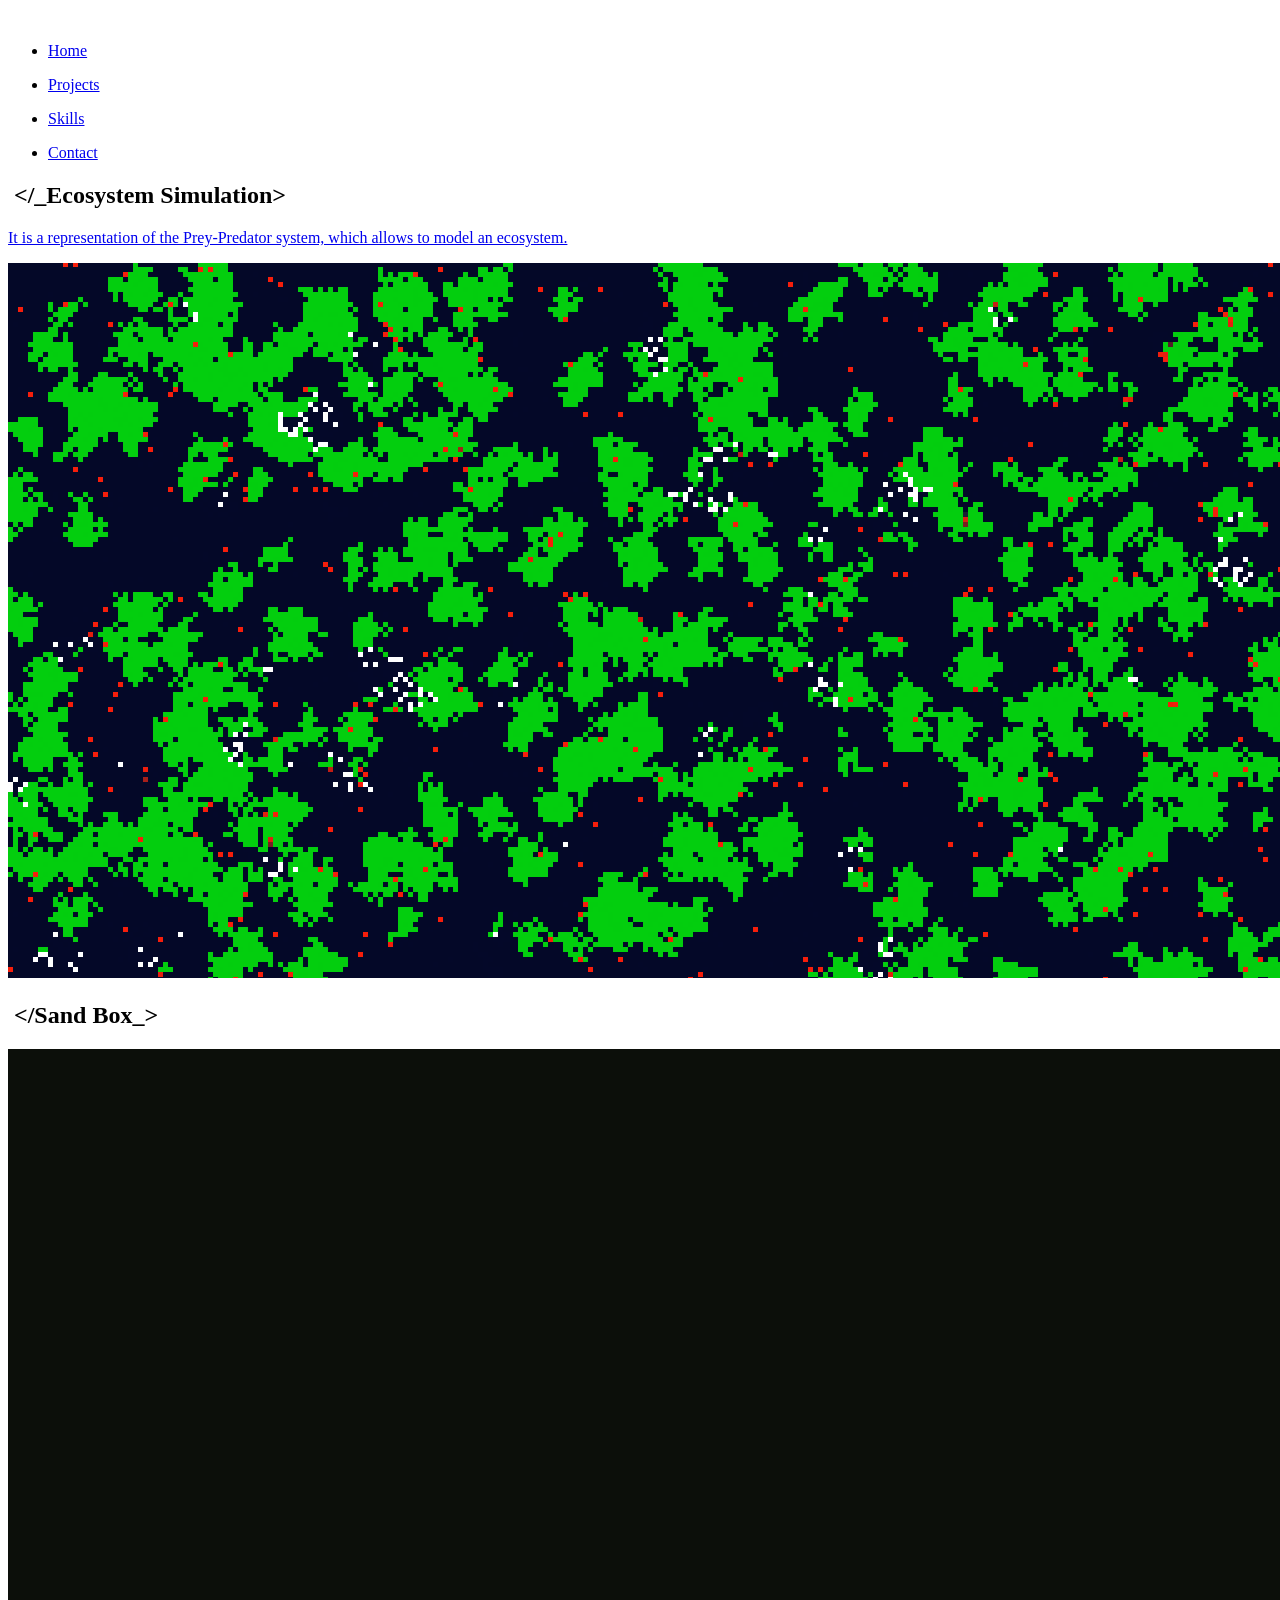
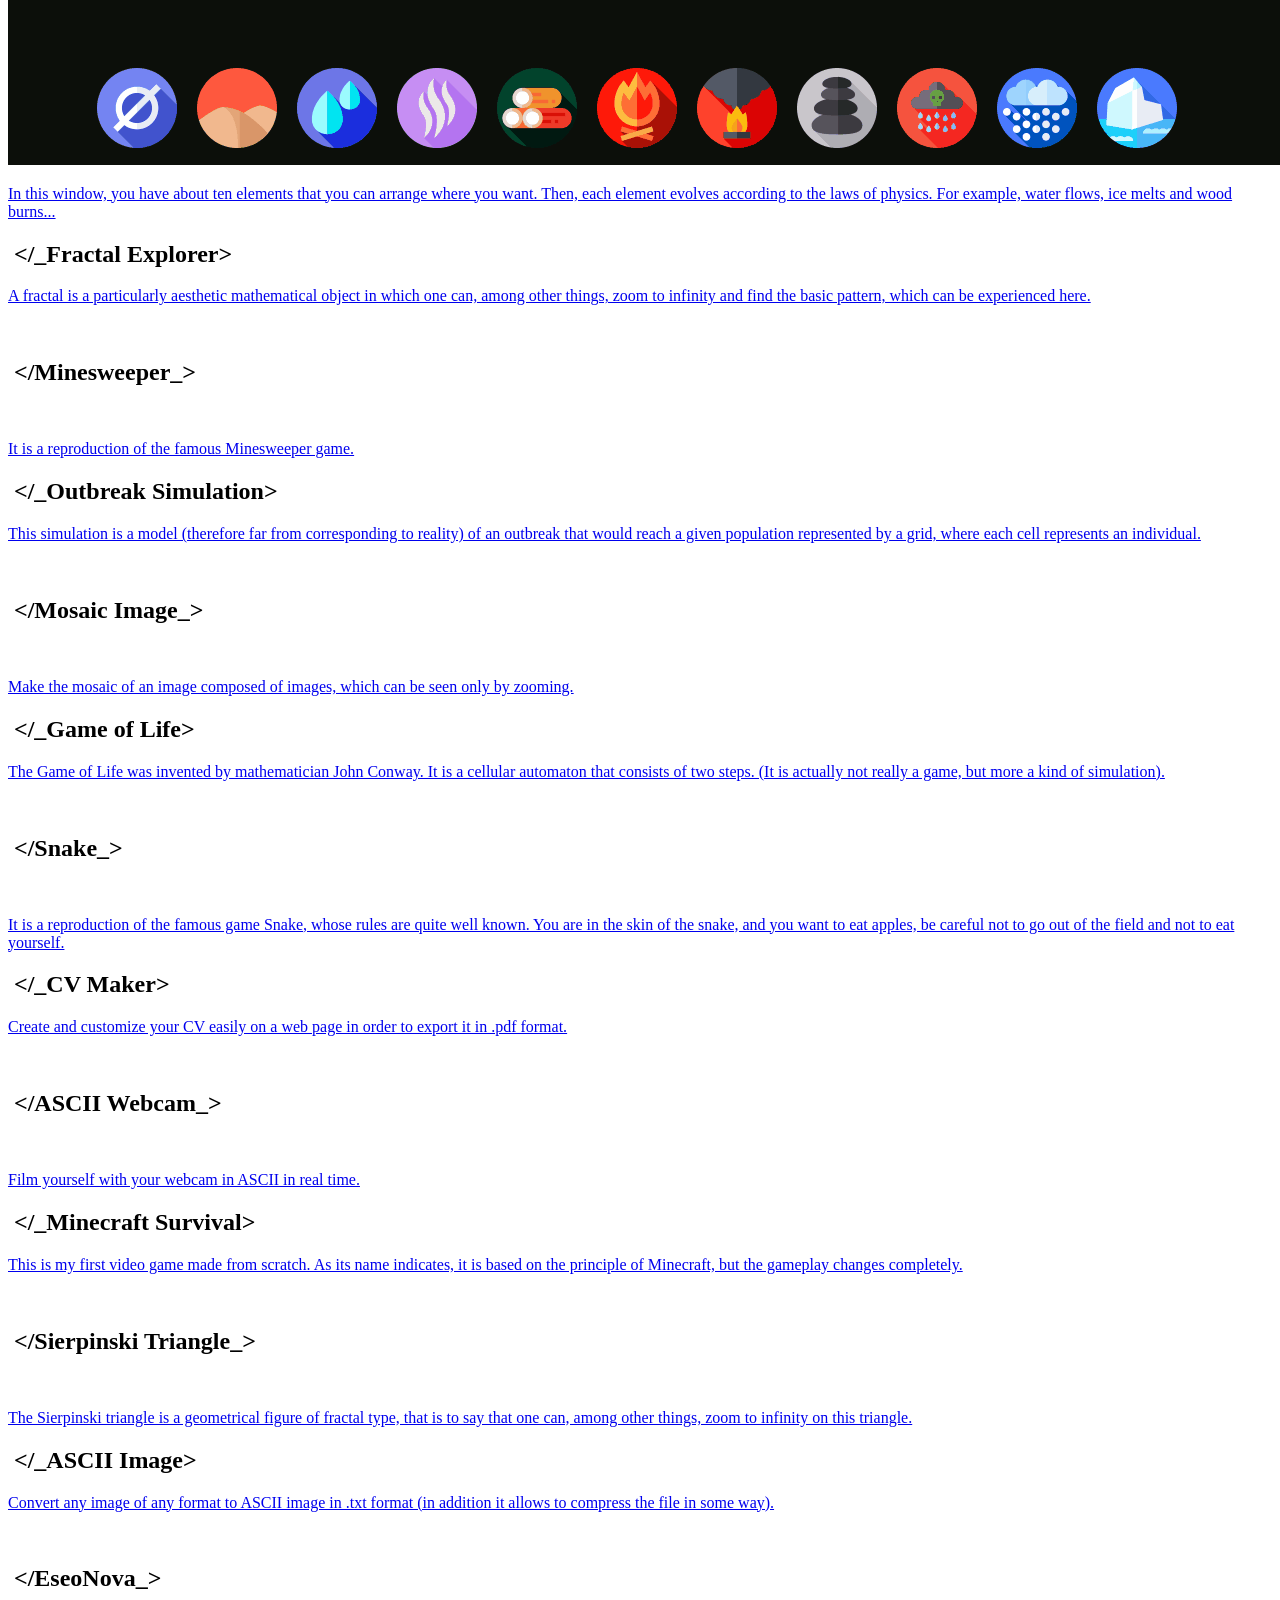
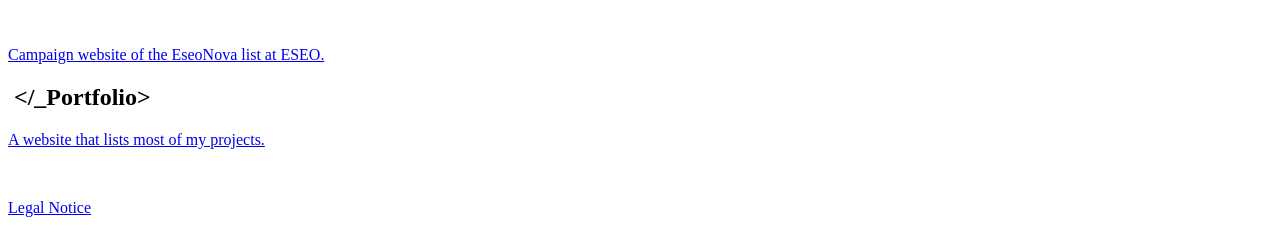
==== projects.html @ ebb5fb68 "18/08/2022" ====
<!DOCTYPE html>
<html lang="en">

<head>
    <meta charset="UTF-8">
    <title>Maxence Bonamy</title>
    <link rel="stylesheet" href="css/style.css">
    <link rel="icon" href="assets/img/icon.webp">
    <script src="https://kit.fontawesome.com/22b1f70f6f.js" crossorigin="anonymous"></script>
</head>

<body>
    <header class="background">
        <nav>
            <a href="./"><img src="assets/img/pp.webp" alt=""></a>

            <div class="toggle">
                <i class="fas fa-bars open"></i>
                <i class="fas fa-times close"></i>
            </div>

            <ul class="menu">
                <li><a href="./" class="button"><span></span><span></span><span></span><span></span><p>Home</p></a></li>
                <li><a href="projects.html" class="button"><span></span><span></span><span></span><span></span><p>Projects</p></a></li>
                <li><a href="skills.html" class="button"><span></span><span></span><span></span><span></span><p>Skills</p></a></li>
                <li><a href="contact.html" class="button"><span></span><span></span><span></span><span></span><p>Contact</p></a></li>
            </ul>
        </nav>
    </header>

    <section id="projects-section">

        <h2 data-text="&#60;/&#160;_Ecosystem Simulation&#160;&#62;">&#160;&#60;/_Ecosystem Simulation&#62;&#160;</h2>
        <a class="github-link" href="https://github.com/maxencebonamy/Ecosystem-Simulation">
            <p>It is a representation of the Prey-Predator system, which allows to model an ecosystem.</p>
            <img class="project-gif" src="assets/gif/exosystem_simulation.gif" alt="">
        </a>

        <h2 data-text="&#60;/&#160;Sand Box_&#160;&#62;">&#160;&#60;/Sand Box_&#62;&#160;</h2>
        <a class="github-link" href="https://github.com/maxencebonamy/Sand-Box">
            <img class="project-gif" src="assets/gif/sand-box.gif" alt="">
            <p>In this window, you have about ten elements that you can arrange where you want. Then, each element evolves according to the laws of physics. For example, water flows, ice melts and wood burns...</p>
        </a>

        <h2 data-text="&#60;/&#160;_Fractal Explorer&#160;&#62;">&#160;&#60;/_Fractal Explorer&#62;&#160;</h2>
        <a class="github-link" href="https://github.com/maxencebonamy/Fractal-Explorer">
            <p>A fractal is a particularly aesthetic mathematical object in which one can, among other things, zoom to infinity and find the basic pattern, which can be experienced here.</p>
            <img class="project-gif" src="assets/gif/fractal-explorer.gif" alt="">
        </a>

        <h2 data-text="&#60;/&#160;Minesweeper_&#160;&#62;">&#160;&#60;/Minesweeper_&#62;&#160;</h2>
        <a class="github-link" href="https://github.com/maxencebonamy/Minesweeper">
            <img class="project-gif" src="assets/gif/minesweeper.gif" alt="">
            <p>It is a reproduction of the famous Minesweeper game.</p>
        </a>

        <h2 data-text="&#60;/&#160;_Outbreak Simulation&#160;&#62;">&#160;&#60;/_Outbreak Simulation&#62;&#160;</h2>
        <a class="github-link" href="https://github.com/maxencebonamy/Outbreak-Simulation">
            <p>This simulation is a model (therefore far from corresponding to reality) of an outbreak that would reach a given population represented by a grid, where each cell represents an individual.</p>
            <img class="project-gif" src="assets/gif/outbreak_simulation.gif" alt="">
        </a>

        <h2 data-text="&#60;/&#160;Mosaic Image_&#160;&#62;">&#160;&#60;/Mosaic Image_&#62;&#160;</h2>
        <a class="github-link" href="https://github.com/maxencebonamy/Mosaic-Image">
            <img class="project-gif" src="assets/gif/mosaic_image.gif" alt="">
            <p>Make the mosaic of an image composed of images, which can be seen only by zooming.</p>
        </a>

        <h2 data-text="&#60;/&#160;_Game of Life&#160;&#62;">&#160;&#60;/_Game of Life&#62;&#160;</h2>
        <a class="github-link" href="https://github.com/maxencebonamy/Game-of-Life">
            <p>The Game of Life was invented by mathematician John Conway. It is a cellular automaton that consists of two steps. (It is actually not really a game, but more a kind of simulation).</p>
            <img class="project-gif" src="assets/gif/game_of_life.gif" alt="">
        </a>

        <h2 data-text="&#60;/&#160;Snake_&#160;&#62;">&#160;&#60;/Snake_&#62;&#160;</h2>
        <a class="github-link" href="https://github.com/maxencebonamy/Snake">
            <img class="project-gif" src="assets/gif/snake.gif" alt="">
            <p>It is a reproduction of the famous game Snake, whose rules are quite well known. You are in the skin of the snake, and you want to eat apples, be careful not to go out of the field and not to eat yourself.</p>
        </a>

        <h2 data-text="&#60;/&#160;_CV Maker&#160;&#62;">&#160;&#60;/_CV Maker&#62;&#160;</h2>
        <a class="github-link" href="https://github.com/maxencebonamy/CV-Maker">
            <p>Create and customize your CV easily on a web page in order to export it in .pdf format.</p>
            <img class="project-gif" src="assets/gif/cv_maker.gif" alt="">
        </a>

        <h2 data-text="&#60;/&#160;ASCII Webcam_&#160;&#62;">&#160;&#60;/ASCII Webcam_&#62;&#160;</h2>
        <a class="github-link" href="https://github.com/maxencebonamy/ASCII-Webcam">
            <img class="project-gif" src="assets/gif/ascii_webcam.gif" alt="">
            <p>Film yourself with your webcam in ASCII in real time.</p>
        </a>

        <h2 data-text="&#60;/&#160;_Minecraft Survival&#160;&#62;">&#160;&#60;/_Minecraft Survival&#62;&#160;</h2>
        <a class="github-link" href="https://github.com/maxencebonamy/Minecraft-Survival">
            <p>This is my first video game made from scratch. As its name indicates, it is based on the principle of Minecraft, but the gameplay changes completely.</p>
            <img class="project-gif" src="assets/gif/minecraft_survival.gif" alt="">
        </a>

        <h2 data-text="&#60;/&#160;Sierpinski Triangle_&#160;&#62;">&#160;&#60;/Sierpinski Triangle_&#62;&#160;</h2>
        <a class="github-link" href="https://github.com/maxencebonamy/Sierpinski-Triangle">
            <img class="project-gif" src="assets/gif/sierpinski_triangle.gif" alt="">
            <p>The Sierpinski triangle is a geometrical figure of fractal type, that is to say that one can, among other things, zoom to infinity on this triangle.</p>
        </a>

        <h2 data-text="&#60;/&#160;_ASCII Image&#160;&#62;">&#160;&#60;/_ASCII Image&#62;&#160;</h2>
        <a class="github-link" href="https://github.com/maxencebonamy/ASCII-Image-Converter">
            <p>Convert any image of any format to ASCII image in .txt format (in addition it allows to compress the file in some way).</p>
            <img class="project-gif" src="assets/gif/ascii_image.gif" alt="">
        </a>

        <h2 data-text="&#60;/&#160;EseoNova_&#160;&#62;">&#160;&#60;/EseoNova_&#62;&#160;</h2>
        <a class="github-link" href="https://eseonova.fr">
            <img class="project-gif" src="assets/gif/eseonova.gif" alt="">
            <p>Campaign website of the EseoNova list at ESEO.</p>
        </a>

        <h2 data-text="&#60;/&#160;_Portfolio&#160;&#62;">&#160;&#60;/_Portfolio&#62;&#160;</h2>
        <a class="github-link" href="https://maxencebonamy.fr">
            <p>A website that lists most of my projects.</p>
            <img class="project-gif" src="assets/gif/portfolio.gif" alt="">
        </a>
    </section>

    <footer>
        <a href="legal.html" class="button"><span></span><span></span><span></span><span></span><p>Legal Notice</p></a>
    </footer>

    <script src="js/menu.js"></script>
</body>

</html>
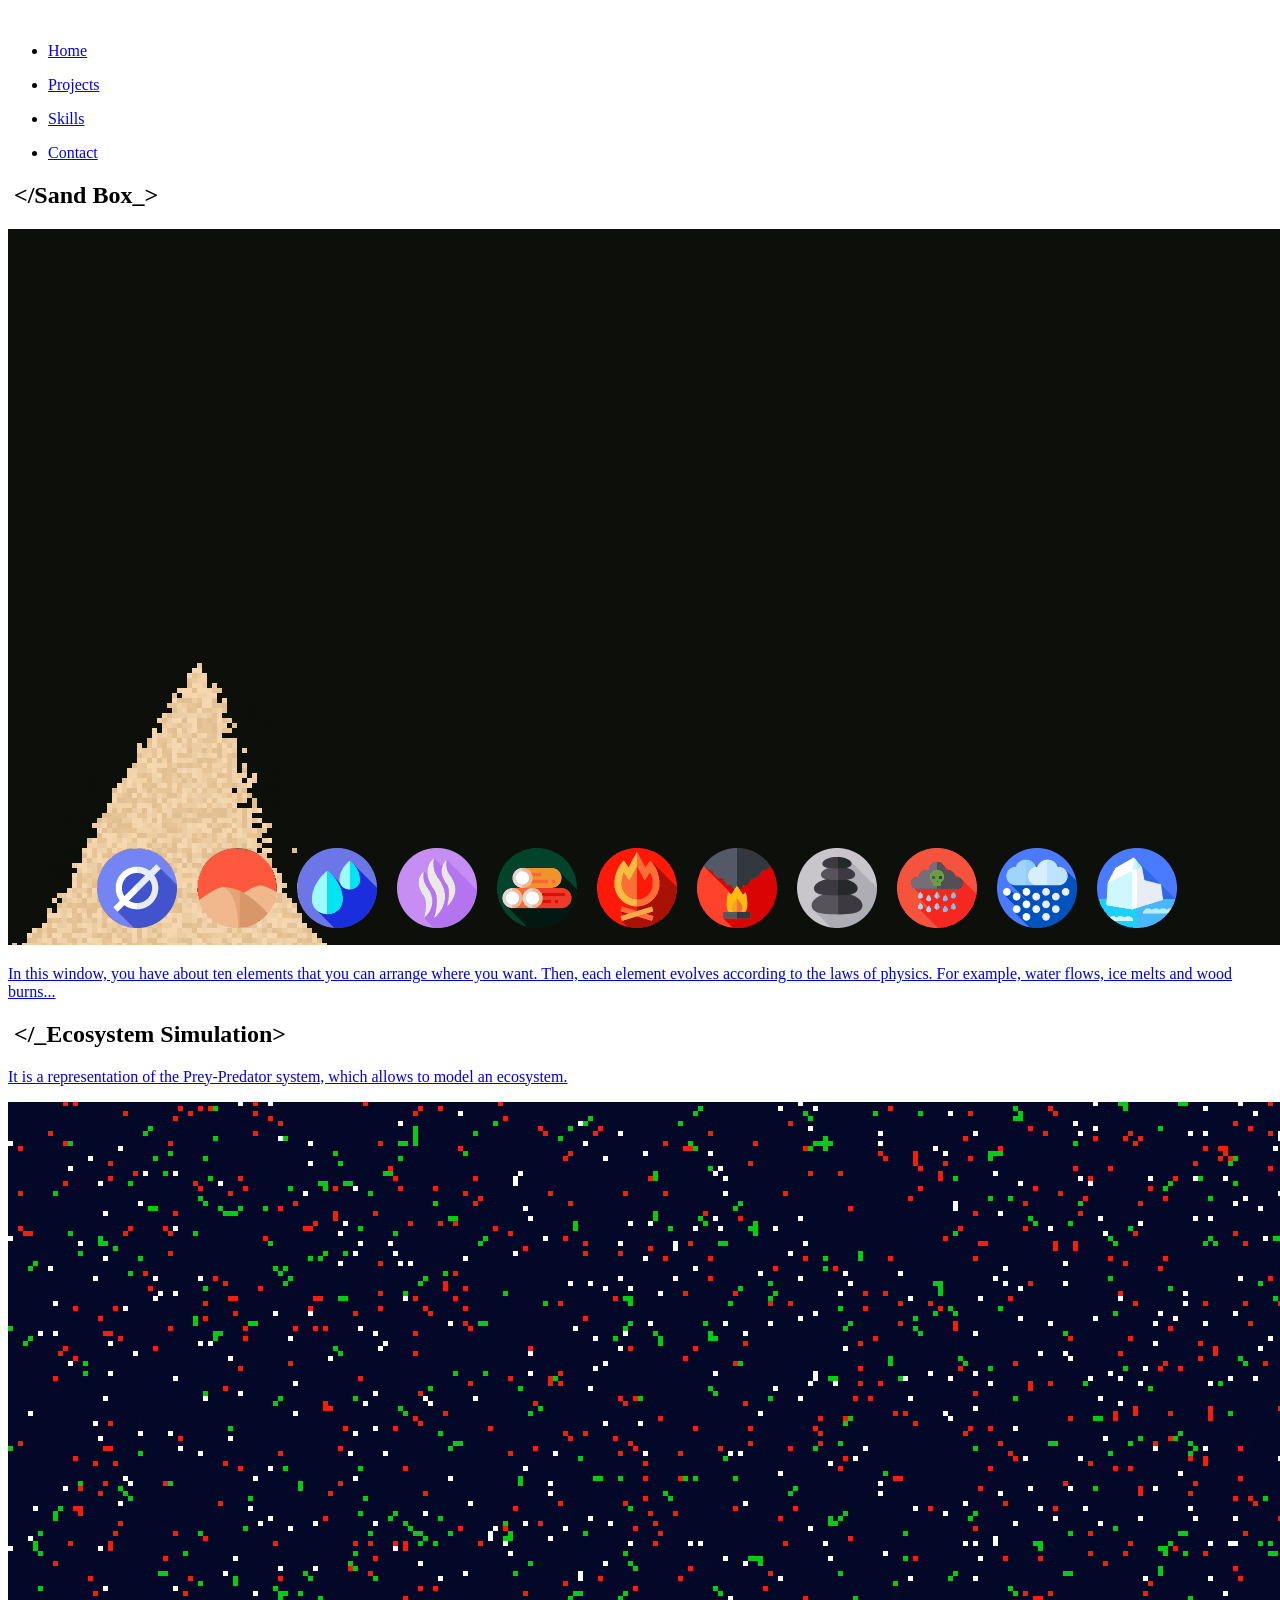
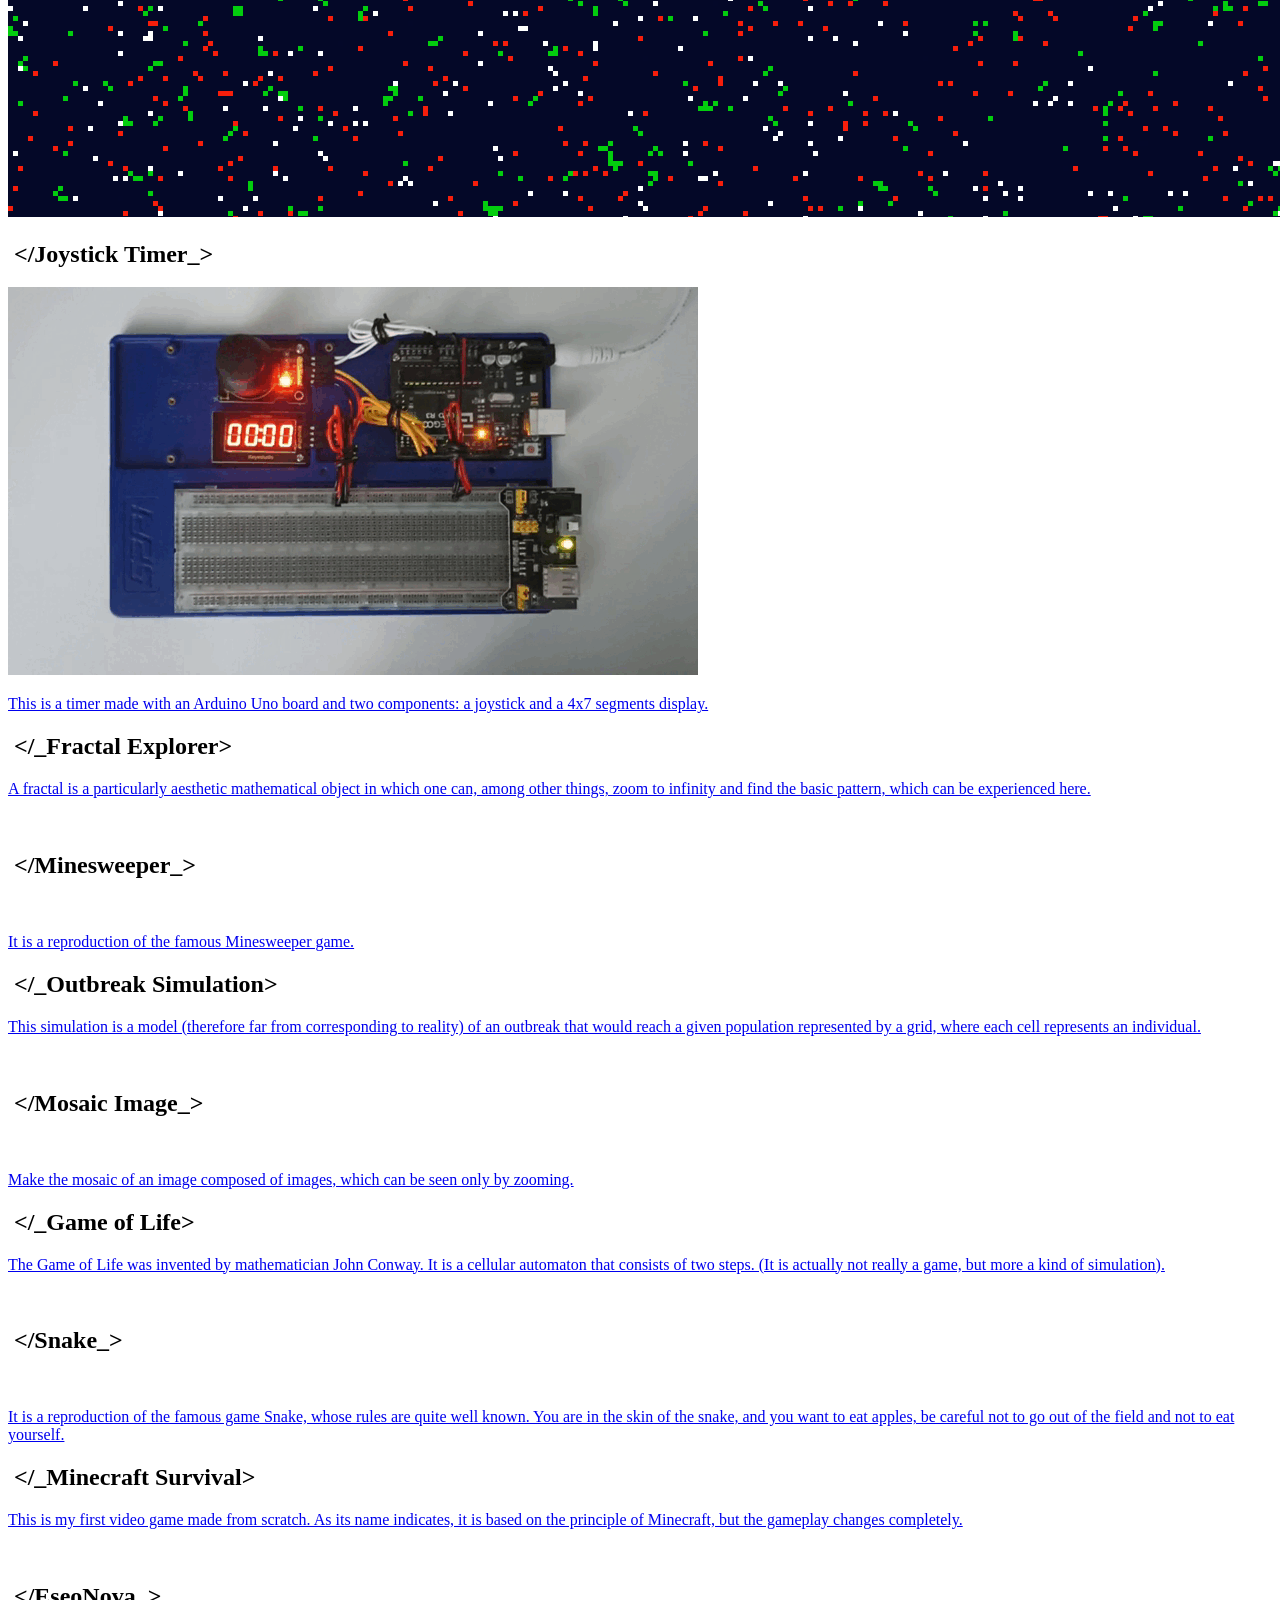
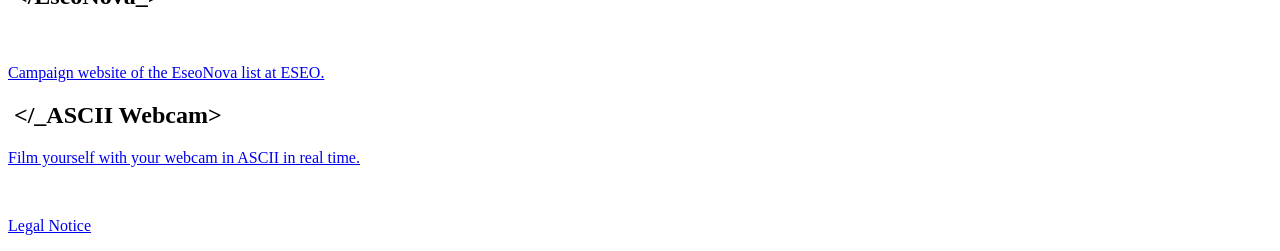
==== commit 3662d7bf: "Add New Projects" ====
--- a/projects.html
+++ b/projects.html
@@ -30,16 +30,22 @@
 
     <section id="projects-section">
 
+        <h2 data-text="&#60;/&#160;Sand Box_&#160;&#62;">&#160;&#60;/Sand Box_&#62;&#160;</h2>
+        <a class="github-link" href="https://github.com/maxencebonamy/Sand-Box">
+            <img class="project-gif" src="assets/gif/sand-box.gif" alt="">
+            <p>In this window, you have about ten elements that you can arrange where you want. Then, each element evolves according to the laws of physics. For example, water flows, ice melts and wood burns...</p>
+        </a>
+
         <h2 data-text="&#60;/&#160;_Ecosystem Simulation&#160;&#62;">&#160;&#60;/_Ecosystem Simulation&#62;&#160;</h2>
         <a class="github-link" href="https://github.com/maxencebonamy/Ecosystem-Simulation">
             <p>It is a representation of the Prey-Predator system, which allows to model an ecosystem.</p>
             <img class="project-gif" src="assets/gif/exosystem_simulation.gif" alt="">
         </a>
 
-        <h2 data-text="&#60;/&#160;Sand Box_&#160;&#62;">&#160;&#60;/Sand Box_&#62;&#160;</h2>
-        <a class="github-link" href="https://github.com/maxencebonamy/Sand-Box">
-            <img class="project-gif" src="assets/gif/sand-box.gif" alt="">
-            <p>In this window, you have about ten elements that you can arrange where you want. Then, each element evolves according to the laws of physics. For example, water flows, ice melts and wood burns...</p>
+        <h2 data-text="&#60;/&#160;Joystick Timer_&#160;&#62;">&#160;&#60;/Joystick Timer_&#62;&#160;</h2>
+        <a class="github-link" href="https://github.com/maxencebonamy/Joystick-Timer">
+            <img class="project-gif" src="assets/gif/joystick_timer.gif" alt="">
+            <p>This is a timer made with an Arduino Uno board and two components: a joystick and a 4x7 segments display.</p>
         </a>
 
         <h2 data-text="&#60;/&#160;_Fractal Explorer&#160;&#62;">&#160;&#60;/_Fractal Explorer&#62;&#160;</h2>
@@ -78,34 +84,10 @@
             <p>It is a reproduction of the famous game Snake, whose rules are quite well known. You are in the skin of the snake, and you want to eat apples, be careful not to go out of the field and not to eat yourself.</p>
         </a>
 
-        <h2 data-text="&#60;/&#160;_CV Maker&#160;&#62;">&#160;&#60;/_CV Maker&#62;&#160;</h2>
-        <a class="github-link" href="https://github.com/maxencebonamy/CV-Maker">
-            <p>Create and customize your CV easily on a web page in order to export it in .pdf format.</p>
-            <img class="project-gif" src="assets/gif/cv_maker.gif" alt="">
-        </a>
-
-        <h2 data-text="&#60;/&#160;ASCII Webcam_&#160;&#62;">&#160;&#60;/ASCII Webcam_&#62;&#160;</h2>
-        <a class="github-link" href="https://github.com/maxencebonamy/ASCII-Webcam">
-            <img class="project-gif" src="assets/gif/ascii_webcam.gif" alt="">
-            <p>Film yourself with your webcam in ASCII in real time.</p>
-        </a>
-
         <h2 data-text="&#60;/&#160;_Minecraft Survival&#160;&#62;">&#160;&#60;/_Minecraft Survival&#62;&#160;</h2>
         <a class="github-link" href="https://github.com/maxencebonamy/Minecraft-Survival">
             <p>This is my first video game made from scratch. As its name indicates, it is based on the principle of Minecraft, but the gameplay changes completely.</p>
             <img class="project-gif" src="assets/gif/minecraft_survival.gif" alt="">
-        </a>
-
-        <h2 data-text="&#60;/&#160;Sierpinski Triangle_&#160;&#62;">&#160;&#60;/Sierpinski Triangle_&#62;&#160;</h2>
-        <a class="github-link" href="https://github.com/maxencebonamy/Sierpinski-Triangle">
-            <img class="project-gif" src="assets/gif/sierpinski_triangle.gif" alt="">
-            <p>The Sierpinski triangle is a geometrical figure of fractal type, that is to say that one can, among other things, zoom to infinity on this triangle.</p>
-        </a>
-
-        <h2 data-text="&#60;/&#160;_ASCII Image&#160;&#62;">&#160;&#60;/_ASCII Image&#62;&#160;</h2>
-        <a class="github-link" href="https://github.com/maxencebonamy/ASCII-Image-Converter">
-            <p>Convert any image of any format to ASCII image in .txt format (in addition it allows to compress the file in some way).</p>
-            <img class="project-gif" src="assets/gif/ascii_image.gif" alt="">
         </a>
 
         <h2 data-text="&#60;/&#160;EseoNova_&#160;&#62;">&#160;&#60;/EseoNova_&#62;&#160;</h2>
@@ -114,10 +96,10 @@
             <p>Campaign website of the EseoNova list at ESEO.</p>
         </a>
 
-        <h2 data-text="&#60;/&#160;_Portfolio&#160;&#62;">&#160;&#60;/_Portfolio&#62;&#160;</h2>
-        <a class="github-link" href="https://maxencebonamy.fr">
-            <p>A website that lists most of my projects.</p>
-            <img class="project-gif" src="assets/gif/portfolio.gif" alt="">
+        <h2 data-text="&#60;/&#160;_ASCII Webcam&#160;&#62;">&#160;&#60;/_ASCII Webcam&#62;&#160;</h2>
+        <a class="github-link" href="https://github.com/maxencebonamy/ASCII-Webcam">
+            <p>Film yourself with your webcam in ASCII in real time.</p>
+            <img class="project-gif" src="assets/gif/ascii_webcam.gif" alt="">
         </a>
     </section>
 
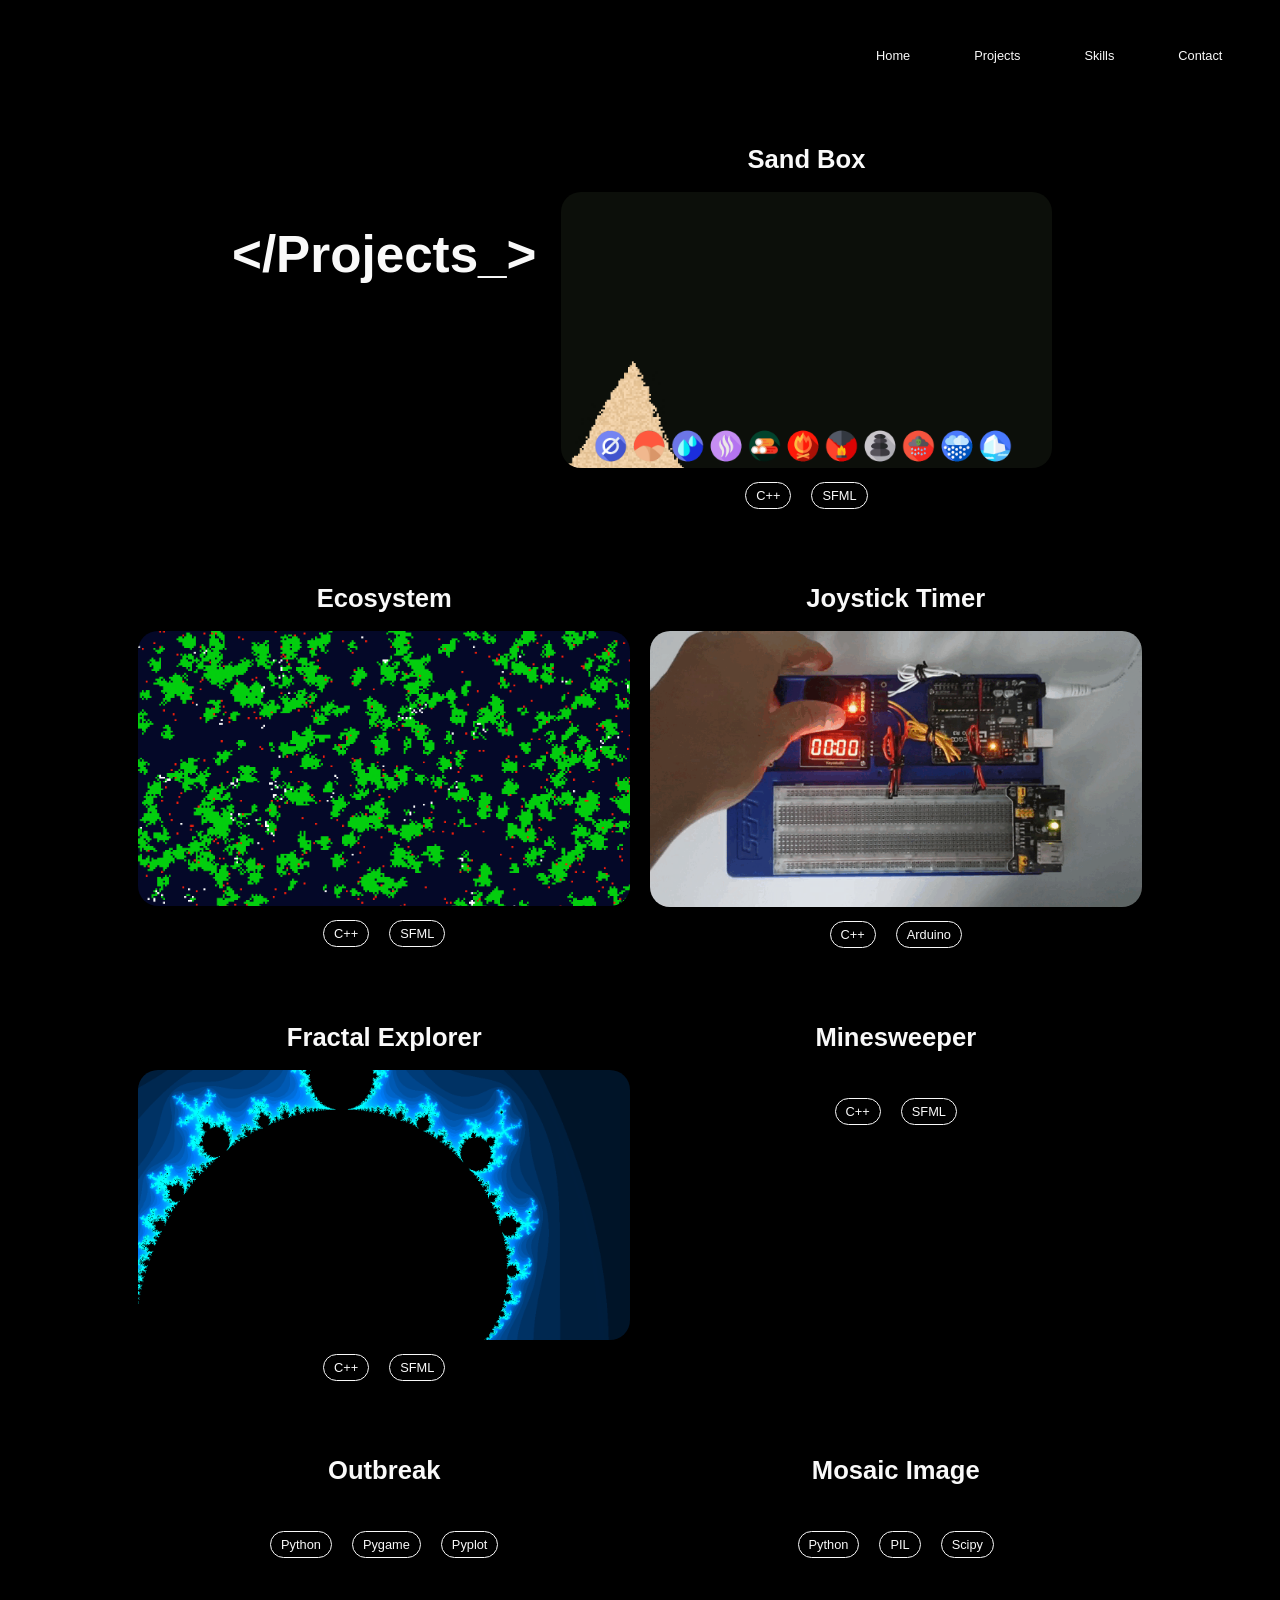
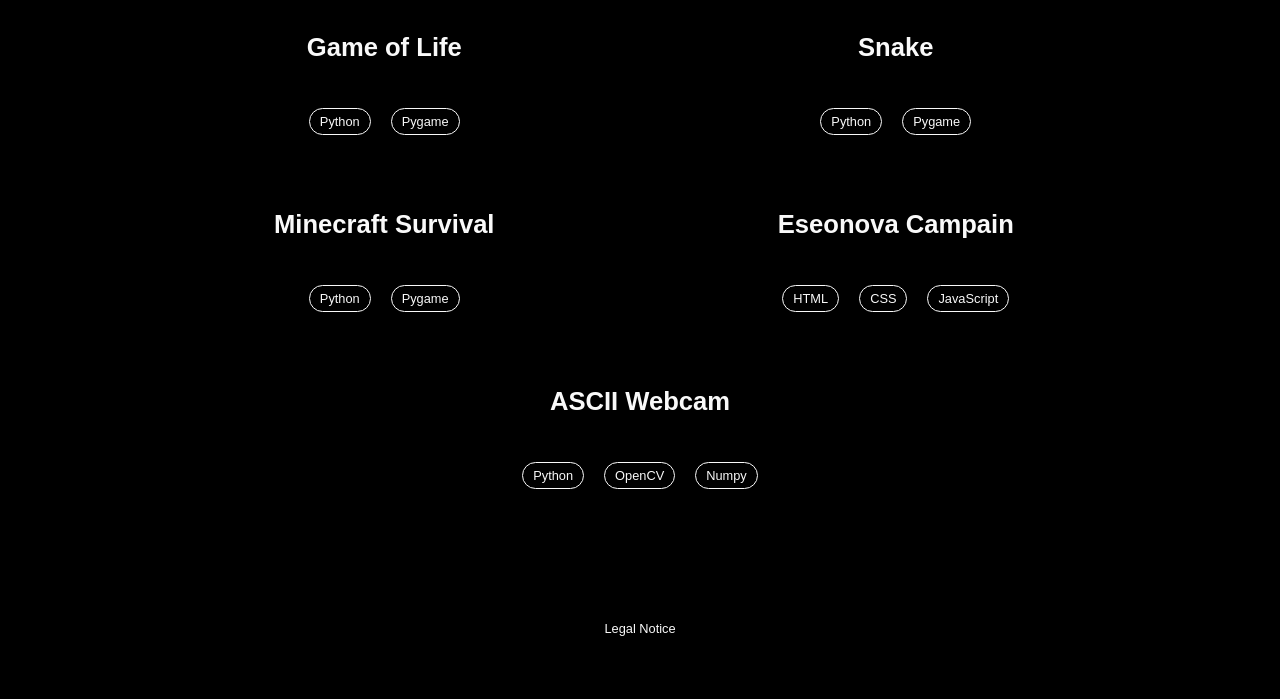
==== commit ddcb9572: "Changes for Projects Page" ====
--- a/projects.html
+++ b/projects.html
@@ -30,76 +30,118 @@
 
     <section id="projects-section">
 
-        <h2 data-text="&#60;/&#160;Sand Box_&#160;&#62;">&#160;&#60;/Sand Box_&#62;&#160;</h2>
-        <a class="github-link" href="https://github.com/maxencebonamy/Sand-Box">
-            <img class="project-gif" src="assets/gif/sand-box.gif" alt="">
-            <p>In this window, you have about ten elements that you can arrange where you want. Then, each element evolves according to the laws of physics. For example, water flows, ice melts and wood burns...</p>
+        <h2 data-text="&#60;/&#160;Projects_&#160;&#62;">&#160;&#60;/Projects_&#62;&#160;</h2>
+
+        <a class="project-container" href="https://github.com/maxencebonamy/Sand-Box">
+            <h3>Sand Box</h3>
+            <img class="project-gif" src="assets/gif/sand_box.gif" alt="">
+            <div class="projects-icons">
+                <p>C++</p>
+                <p>SFML</p>
+            </div>
         </a>
 
-        <h2 data-text="&#60;/&#160;_Ecosystem Simulation&#160;&#62;">&#160;&#60;/_Ecosystem Simulation&#62;&#160;</h2>
-        <a class="github-link" href="https://github.com/maxencebonamy/Ecosystem-Simulation">
-            <p>It is a representation of the Prey-Predator system, which allows to model an ecosystem.</p>
-            <img class="project-gif" src="assets/gif/exosystem_simulation.gif" alt="">
+        <a class="project-container" href="https://github.com/maxencebonamy/Ecosystem-Simulation">
+            <h3>Ecosystem</h3>
+        <img class="project-gif" src="assets/gif/exosystem_simulation.gif" alt="">
+            <div class="projects-icons">
+                <p>C++</p>
+                <p>SFML</p>
+            </div>
         </a>
 
-        <h2 data-text="&#60;/&#160;Joystick Timer_&#160;&#62;">&#160;&#60;/Joystick Timer_&#62;&#160;</h2>
-        <a class="github-link" href="https://github.com/maxencebonamy/Joystick-Timer">
+        <a class="project-container" href="https://github.com/maxencebonamy/Joystick-Timer">
+            <h3>Joystick Timer</h3>
             <img class="project-gif" src="assets/gif/joystick_timer.gif" alt="">
-            <p>This is a timer made with an Arduino Uno board and two components: a joystick and a 4x7 segments display.</p>
+            <div class="projects-icons">
+                <p>C++</p>
+                <p>Arduino</p>
+            </div>
         </a>
 
-        <h2 data-text="&#60;/&#160;_Fractal Explorer&#160;&#62;">&#160;&#60;/_Fractal Explorer&#62;&#160;</h2>
-        <a class="github-link" href="https://github.com/maxencebonamy/Fractal-Explorer">
-            <p>A fractal is a particularly aesthetic mathematical object in which one can, among other things, zoom to infinity and find the basic pattern, which can be experienced here.</p>
-            <img class="project-gif" src="assets/gif/fractal-explorer.gif" alt="">
+        <a class="project-container" href="https://github.com/maxencebonamy/Fractal-Explorer">
+            <h3>Fractal Explorer</h3>
+            <img class="project-gif" src="assets/gif/fractal_explorer.gif" alt="">
+            <div class="projects-icons">
+                <p>C++</p>
+                <p>SFML</p>
+            </div>
         </a>
 
-        <h2 data-text="&#60;/&#160;Minesweeper_&#160;&#62;">&#160;&#60;/Minesweeper_&#62;&#160;</h2>
-        <a class="github-link" href="https://github.com/maxencebonamy/Minesweeper">
+        <a class="project-container" href="https://github.com/maxencebonamy/Minesweeper">
+            <h3>Minesweeper</h3>
             <img class="project-gif" src="assets/gif/minesweeper.gif" alt="">
-            <p>It is a reproduction of the famous Minesweeper game.</p>
+            <div class="projects-icons">
+                <p>C++</p>
+                <p>SFML</p>
+            </div>
         </a>
 
-        <h2 data-text="&#60;/&#160;_Outbreak Simulation&#160;&#62;">&#160;&#60;/_Outbreak Simulation&#62;&#160;</h2>
-        <a class="github-link" href="https://github.com/maxencebonamy/Outbreak-Simulation">
-            <p>This simulation is a model (therefore far from corresponding to reality) of an outbreak that would reach a given population represented by a grid, where each cell represents an individual.</p>
+        <a class="project-container" href="https://github.com/maxencebonamy/Outbreak-Simulation">
+            <h3>Outbreak</h3>
             <img class="project-gif" src="assets/gif/outbreak_simulation.gif" alt="">
+            <div class="projects-icons">
+                <p>Python</p>
+                <p>Pygame</p>
+                <p>Pyplot</p>
+            </div>
         </a>
 
-        <h2 data-text="&#60;/&#160;Mosaic Image_&#160;&#62;">&#160;&#60;/Mosaic Image_&#62;&#160;</h2>
-        <a class="github-link" href="https://github.com/maxencebonamy/Mosaic-Image">
+        <a class="project-container" href="https://github.com/maxencebonamy/Mosaic-Image">
+            <h3>Mosaic Image</h3>
             <img class="project-gif" src="assets/gif/mosaic_image.gif" alt="">
-            <p>Make the mosaic of an image composed of images, which can be seen only by zooming.</p>
+            <div class="projects-icons">
+                <p>Python</p>
+                <p>PIL</p>
+                <p>Scipy</p>
+            </div>
         </a>
 
-        <h2 data-text="&#60;/&#160;_Game of Life&#160;&#62;">&#160;&#60;/_Game of Life&#62;&#160;</h2>
-        <a class="github-link" href="https://github.com/maxencebonamy/Game-of-Life">
-            <p>The Game of Life was invented by mathematician John Conway. It is a cellular automaton that consists of two steps. (It is actually not really a game, but more a kind of simulation).</p>
+        <a class="project-container" href="https://github.com/maxencebonamy/Game-of-Life">
+            <h3>Game of Life</h3>
             <img class="project-gif" src="assets/gif/game_of_life.gif" alt="">
+            <div class="projects-icons">
+                <p>Python</p>
+                <p>Pygame</p>
+            </div>
         </a>
 
-        <h2 data-text="&#60;/&#160;Snake_&#160;&#62;">&#160;&#60;/Snake_&#62;&#160;</h2>
-        <a class="github-link" href="https://github.com/maxencebonamy/Snake">
+        <a class="project-container" href="https://github.com/maxencebonamy/Snake">
+            <h3>Snake</h3>
             <img class="project-gif" src="assets/gif/snake.gif" alt="">
-            <p>It is a reproduction of the famous game Snake, whose rules are quite well known. You are in the skin of the snake, and you want to eat apples, be careful not to go out of the field and not to eat yourself.</p>
+            <div class="projects-icons">
+                <p>Python</p>
+                <p>Pygame</p>
+            </div>
         </a>
 
-        <h2 data-text="&#60;/&#160;_Minecraft Survival&#160;&#62;">&#160;&#60;/_Minecraft Survival&#62;&#160;</h2>
-        <a class="github-link" href="https://github.com/maxencebonamy/Minecraft-Survival">
-            <p>This is my first video game made from scratch. As its name indicates, it is based on the principle of Minecraft, but the gameplay changes completely.</p>
+        <a class="project-container" href="https://github.com/maxencebonamy/Minecraft-Survival">
+            <h3>Minecraft Survival</h3>
             <img class="project-gif" src="assets/gif/minecraft_survival.gif" alt="">
+            <div class="projects-icons">
+                <p>Python</p>
+                <p>Pygame</p>
+            </div>
         </a>
 
-        <h2 data-text="&#60;/&#160;EseoNova_&#160;&#62;">&#160;&#60;/EseoNova_&#62;&#160;</h2>
-        <a class="github-link" href="https://eseonova.fr">
+        <a class="project-container" href="https://github.com/maxencebonamy/Eseonova">
+            <h3>Eseonova Campain</h3>
             <img class="project-gif" src="assets/gif/eseonova.gif" alt="">
-            <p>Campaign website of the EseoNova list at ESEO.</p>
+            <div class="projects-icons">
+                <p>HTML</p>
+                <p>CSS</p>
+                <p>JavaScript</p>
+            </div>
         </a>
 
-        <h2 data-text="&#60;/&#160;_ASCII Webcam&#160;&#62;">&#160;&#60;/_ASCII Webcam&#62;&#160;</h2>
-        <a class="github-link" href="https://github.com/maxencebonamy/ASCII-Webcam">
-            <p>Film yourself with your webcam in ASCII in real time.</p>
+        <a class="project-container" href="https://github.com/maxencebonamy/ASCII-Webcam">
+            <h3>ASCII Webcam</h3>
             <img class="project-gif" src="assets/gif/ascii_webcam.gif" alt="">
+            <div class="projects-icons">
+                <p>Python</p>
+                <p>OpenCV</p>
+                <p>Numpy</p>
+            </div>
         </a>
     </section>
 
--- a/css/style.css
+++ b/css/style.css
@@ -0,0 +1,970 @@
+@font-face {
+  font-family: title-font;
+  src: url("../assets/font/Miedinger W01 Bold.ttf") format("opentype");
+}
+@font-face {
+  font-family: default-font;
+  src: url("../assets/font/Klik-Light.otf") format("opentype");
+}
+h1 {
+  font-family: title-font, sans-serif;
+  font-size: 8vw;
+  color: #F9F9F9;
+  margin: 0;
+  user-select: none;
+  -webkit-user-select: none;
+  -khtml-user-select: none;
+  -moz-user-select: none;
+  -ms-user-select: none;
+}
+@media all and (max-width: 1000px) {
+  h1 {
+    font-size: 8vw;
+  }
+}
+
+h2 {
+  font-family: title-font, sans-serif;
+  font-size: 4vw;
+  color: #F9F9F9;
+  margin: 0;
+  user-select: none;
+  -webkit-user-select: none;
+  -khtml-user-select: none;
+  -moz-user-select: none;
+  -ms-user-select: none;
+}
+@media all and (max-width: 1000px) {
+  h2 {
+    font-size: 4vw;
+  }
+}
+
+h3 {
+  font-family: title-font, sans-serif;
+  font-size: 2vw;
+  color: #F9F9F9;
+  margin: 0;
+  user-select: none;
+  -webkit-user-select: none;
+  -khtml-user-select: none;
+  -moz-user-select: none;
+  -ms-user-select: none;
+}
+@media all and (max-width: 1000px) {
+  h3 {
+    font-size: 2vw;
+  }
+}
+
+p {
+  font-family: title-font, sans-serif;
+  font-size: 1vw;
+  color: #F9F9F9;
+  margin: 0;
+  user-select: none;
+  -webkit-user-select: none;
+  -khtml-user-select: none;
+  -moz-user-select: none;
+  -ms-user-select: none;
+}
+@media all and (max-width: 1000px) {
+  p {
+    font-size: 2vw;
+  }
+}
+
+.pointer {
+  cursor: pointer;
+}
+
+img {
+  pointer-events: none;
+}
+
+body::-webkit-scrollbar {
+  width: 12px;
+  background: rgba(0, 0, 0, 0);
+}
+
+body::-webkit-scrollbar-track {
+  border-radius: 10px;
+  background: rgba(0, 0, 0, 0);
+}
+
+body::-webkit-scrollbar-thumb {
+  border-radius: 10px;
+  background: rgba(194, 1, 20, 0.5);
+}
+
+body::-webkit-scrollbar-thumb:hover {
+  background: #c20114;
+}
+
+@font-face {
+  font-family: title-font;
+  src: url("../assets/font/Miedinger W01 Bold.ttf") format("opentype");
+}
+@font-face {
+  font-family: default-font;
+  src: url("../assets/font/Klik-Light.otf") format("opentype");
+}
+h1 {
+  font-family: title-font, sans-serif;
+  font-size: 8vw;
+  color: #F9F9F9;
+  margin: 0;
+  user-select: none;
+  -webkit-user-select: none;
+  -khtml-user-select: none;
+  -moz-user-select: none;
+  -ms-user-select: none;
+}
+@media all and (max-width: 1000px) {
+  h1 {
+    font-size: 8vw;
+  }
+}
+
+h2 {
+  font-family: title-font, sans-serif;
+  font-size: 4vw;
+  color: #F9F9F9;
+  margin: 0;
+  user-select: none;
+  -webkit-user-select: none;
+  -khtml-user-select: none;
+  -moz-user-select: none;
+  -ms-user-select: none;
+}
+@media all and (max-width: 1000px) {
+  h2 {
+    font-size: 4vw;
+  }
+}
+
+h3 {
+  font-family: title-font, sans-serif;
+  font-size: 2vw;
+  color: #F9F9F9;
+  margin: 0;
+  user-select: none;
+  -webkit-user-select: none;
+  -khtml-user-select: none;
+  -moz-user-select: none;
+  -ms-user-select: none;
+}
+@media all and (max-width: 1000px) {
+  h3 {
+    font-size: 2vw;
+  }
+}
+
+p {
+  font-family: title-font, sans-serif;
+  font-size: 1vw;
+  color: #F9F9F9;
+  margin: 0;
+  user-select: none;
+  -webkit-user-select: none;
+  -khtml-user-select: none;
+  -moz-user-select: none;
+  -ms-user-select: none;
+}
+@media all and (max-width: 1000px) {
+  p {
+    font-size: 2vw;
+  }
+}
+
+.pointer {
+  cursor: pointer;
+}
+
+img {
+  pointer-events: none;
+}
+
+body::-webkit-scrollbar {
+  width: 12px;
+  background: rgba(0, 0, 0, 0);
+}
+
+body::-webkit-scrollbar-track {
+  border-radius: 10px;
+  background: rgba(0, 0, 0, 0);
+}
+
+body::-webkit-scrollbar-thumb {
+  border-radius: 10px;
+  background: rgba(194, 1, 20, 0.5);
+}
+
+body::-webkit-scrollbar-thumb:hover {
+  background: #c20114;
+}
+
+header {
+  position: fixed;
+  padding: 0;
+  margin: 0;
+  width: 100%;
+  z-index: 1;
+}
+header nav {
+  display: flex;
+  flex-direction: row;
+  align-items: center;
+  justify-content: space-between;
+  padding: 0;
+  margin: 0;
+}
+header img {
+  max-height: 100px;
+  width: auto;
+  border-radius: 100%;
+  margin-left: 2vw;
+}
+
+.background {
+  background: #000000;
+  background: linear-gradient(180deg, #000000, #000000, #000000, transparent);
+}
+
+.toggle {
+  padding: 0;
+  display: none;
+  z-index: 1;
+  color: #F9F9F9;
+  font-size: 100px;
+  margin-left: 3vw;
+  margin-top: 25px;
+}
+
+.menu {
+  display: flex;
+  flex-direction: row;
+  align-items: center;
+  justify-content: space-between;
+  list-style: none;
+  margin-right: 2vw;
+}
+@media all and (max-width: 1000px) {
+  .menu {
+    flex-direction: column;
+  }
+}
+.menu li {
+  margin: 10px;
+}
+
+@media all and (max-width: 1000px) {
+  img {
+    max-height: 150px;
+    min-height: 150px;
+    width: auto;
+    border-radius: 100%;
+    margin-left: 3vw;
+  }
+
+  .toggle {
+    display: block;
+    cursor: pointer;
+    position: relative;
+    z-index: 3;
+    padding-right: 3vw;
+  }
+
+  .open {
+    display: block;
+  }
+
+  .close {
+    display: none !important;
+  }
+
+  .clicked .open {
+    display: none;
+  }
+
+  .clicked .close {
+    display: block !important;
+  }
+
+  .menu {
+    position: absolute;
+    top: 0;
+    left: 0;
+    width: 100%;
+    height: 100vh;
+    background: linear-gradient(90deg, #000000, #000000, #000000, transparent);
+    flex-direction: column;
+    padding: 2rem;
+    justify-content: space-evenly;
+    transform: translateX(-100%);
+    transition: transform 1s;
+    z-index: 2;
+  }
+  .menu img {
+    position: relative;
+    z-index: 3;
+  }
+  .menu p {
+    font-size: 4vw;
+  }
+
+  .clicked .menu {
+    transform: translateX(0);
+  }
+}
+@font-face {
+  font-family: title-font;
+  src: url("../assets/font/Miedinger W01 Bold.ttf") format("opentype");
+}
+@font-face {
+  font-family: default-font;
+  src: url("../assets/font/Klik-Light.otf") format("opentype");
+}
+h1 {
+  font-family: title-font, sans-serif;
+  font-size: 8vw;
+  color: #F9F9F9;
+  margin: 0;
+  user-select: none;
+  -webkit-user-select: none;
+  -khtml-user-select: none;
+  -moz-user-select: none;
+  -ms-user-select: none;
+}
+@media all and (max-width: 1000px) {
+  h1 {
+    font-size: 8vw;
+  }
+}
+
+h2 {
+  font-family: title-font, sans-serif;
+  font-size: 4vw;
+  color: #F9F9F9;
+  margin: 0;
+  user-select: none;
+  -webkit-user-select: none;
+  -khtml-user-select: none;
+  -moz-user-select: none;
+  -ms-user-select: none;
+}
+@media all and (max-width: 1000px) {
+  h2 {
+    font-size: 4vw;
+  }
+}
+
+h3 {
+  font-family: title-font, sans-serif;
+  font-size: 2vw;
+  color: #F9F9F9;
+  margin: 0;
+  user-select: none;
+  -webkit-user-select: none;
+  -khtml-user-select: none;
+  -moz-user-select: none;
+  -ms-user-select: none;
+}
+@media all and (max-width: 1000px) {
+  h3 {
+    font-size: 2vw;
+  }
+}
+
+p {
+  font-family: title-font, sans-serif;
+  font-size: 1vw;
+  color: #F9F9F9;
+  margin: 0;
+  user-select: none;
+  -webkit-user-select: none;
+  -khtml-user-select: none;
+  -moz-user-select: none;
+  -ms-user-select: none;
+}
+@media all and (max-width: 1000px) {
+  p {
+    font-size: 2vw;
+  }
+}
+
+.pointer {
+  cursor: pointer;
+}
+
+img {
+  pointer-events: none;
+}
+
+body::-webkit-scrollbar {
+  width: 12px;
+  background: rgba(0, 0, 0, 0);
+}
+
+body::-webkit-scrollbar-track {
+  border-radius: 10px;
+  background: rgba(0, 0, 0, 0);
+}
+
+body::-webkit-scrollbar-thumb {
+  border-radius: 10px;
+  background: rgba(194, 1, 20, 0.5);
+}
+
+body::-webkit-scrollbar-thumb:hover {
+  background: #c20114;
+}
+
+.button {
+  text-decoration: none;
+  text-underline: none;
+  overflow: hidden;
+  position: relative;
+  display: inline-block;
+  border: solid 2px transparent;
+}
+.button p {
+  padding: 20px;
+}
+.button span {
+  position: absolute;
+  display: block;
+}
+.button span:nth-child(1) {
+  left: -100%;
+  top: 0;
+  width: 100%;
+  height: 2px;
+  background: #F9F9F9;
+}
+.button:hover span:nth-child(1) {
+  left: 100%;
+  transition: 1s;
+  transition-delay: 0s;
+}
+.button span:nth-child(2) {
+  top: -100%;
+  right: 0;
+  height: 100%;
+  width: 2px;
+  background: #F9F9F9;
+}
+.button:hover span:nth-child(2) {
+  top: 100%;
+  transition: 1s;
+  transition-delay: 0.25s;
+}
+.button span:nth-child(3) {
+  right: -100%;
+  bottom: 0;
+  width: 100%;
+  height: 2px;
+  background: #F9F9F9;
+}
+.button:hover span:nth-child(3) {
+  right: 100%;
+  transition: 1s;
+  transition-delay: 0.5s;
+}
+.button span:nth-child(4) {
+  bottom: -100%;
+  left: 0;
+  height: 100%;
+  width: 2px;
+  background: #F9F9F9;
+}
+.button:hover span:nth-child(4) {
+  bottom: 100%;
+  transition: 1s;
+  transition-delay: 0.75s;
+}
+.button:hover {
+  border: solid 2px #F9F9F9;
+  transition: 0.5s linear;
+  transition-delay: 1s;
+}
+
+@font-face {
+  font-family: title-font;
+  src: url("../assets/font/Miedinger W01 Bold.ttf") format("opentype");
+}
+@font-face {
+  font-family: default-font;
+  src: url("../assets/font/Klik-Light.otf") format("opentype");
+}
+h1 {
+  font-family: title-font, sans-serif;
+  font-size: 8vw;
+  color: #F9F9F9;
+  margin: 0;
+  user-select: none;
+  -webkit-user-select: none;
+  -khtml-user-select: none;
+  -moz-user-select: none;
+  -ms-user-select: none;
+}
+@media all and (max-width: 1000px) {
+  h1 {
+    font-size: 8vw;
+  }
+}
+
+h2 {
+  font-family: title-font, sans-serif;
+  font-size: 4vw;
+  color: #F9F9F9;
+  margin: 0;
+  user-select: none;
+  -webkit-user-select: none;
+  -khtml-user-select: none;
+  -moz-user-select: none;
+  -ms-user-select: none;
+}
+@media all and (max-width: 1000px) {
+  h2 {
+    font-size: 4vw;
+  }
+}
+
+h3 {
+  font-family: title-font, sans-serif;
+  font-size: 2vw;
+  color: #F9F9F9;
+  margin: 0;
+  user-select: none;
+  -webkit-user-select: none;
+  -khtml-user-select: none;
+  -moz-user-select: none;
+  -ms-user-select: none;
+}
+@media all and (max-width: 1000px) {
+  h3 {
+    font-size: 2vw;
+  }
+}
+
+p {
+  font-family: title-font, sans-serif;
+  font-size: 1vw;
+  color: #F9F9F9;
+  margin: 0;
+  user-select: none;
+  -webkit-user-select: none;
+  -khtml-user-select: none;
+  -moz-user-select: none;
+  -ms-user-select: none;
+}
+@media all and (max-width: 1000px) {
+  p {
+    font-size: 2vw;
+  }
+}
+
+.pointer {
+  cursor: pointer;
+}
+
+img {
+  pointer-events: none;
+}
+
+body::-webkit-scrollbar {
+  width: 12px;
+  background: rgba(0, 0, 0, 0);
+}
+
+body::-webkit-scrollbar-track {
+  border-radius: 10px;
+  background: rgba(0, 0, 0, 0);
+}
+
+body::-webkit-scrollbar-thumb {
+  border-radius: 10px;
+  background: rgba(194, 1, 20, 0.5);
+}
+
+body::-webkit-scrollbar-thumb:hover {
+  background: #c20114;
+}
+
+@font-face {
+  font-family: title-font;
+  src: url("../assets/font/Miedinger W01 Bold.ttf") format("opentype");
+}
+@font-face {
+  font-family: default-font;
+  src: url("../assets/font/Klik-Light.otf") format("opentype");
+}
+h1 {
+  font-family: title-font, sans-serif;
+  font-size: 8vw;
+  color: #F9F9F9;
+  margin: 0;
+  user-select: none;
+  -webkit-user-select: none;
+  -khtml-user-select: none;
+  -moz-user-select: none;
+  -ms-user-select: none;
+}
+@media all and (max-width: 1000px) {
+  h1 {
+    font-size: 8vw;
+  }
+}
+
+h2 {
+  font-family: title-font, sans-serif;
+  font-size: 4vw;
+  color: #F9F9F9;
+  margin: 0;
+  user-select: none;
+  -webkit-user-select: none;
+  -khtml-user-select: none;
+  -moz-user-select: none;
+  -ms-user-select: none;
+}
+@media all and (max-width: 1000px) {
+  h2 {
+    font-size: 4vw;
+  }
+}
+
+h3 {
+  font-family: title-font, sans-serif;
+  font-size: 2vw;
+  color: #F9F9F9;
+  margin: 0;
+  user-select: none;
+  -webkit-user-select: none;
+  -khtml-user-select: none;
+  -moz-user-select: none;
+  -ms-user-select: none;
+}
+@media all and (max-width: 1000px) {
+  h3 {
+    font-size: 2vw;
+  }
+}
+
+p {
+  font-family: title-font, sans-serif;
+  font-size: 1vw;
+  color: #F9F9F9;
+  margin: 0;
+  user-select: none;
+  -webkit-user-select: none;
+  -khtml-user-select: none;
+  -moz-user-select: none;
+  -ms-user-select: none;
+}
+@media all and (max-width: 1000px) {
+  p {
+    font-size: 2vw;
+  }
+}
+
+.pointer {
+  cursor: pointer;
+}
+
+img {
+  pointer-events: none;
+}
+
+body::-webkit-scrollbar {
+  width: 12px;
+  background: rgba(0, 0, 0, 0);
+}
+
+body::-webkit-scrollbar-track {
+  border-radius: 10px;
+  background: rgba(0, 0, 0, 0);
+}
+
+body::-webkit-scrollbar-thumb {
+  border-radius: 10px;
+  background: rgba(194, 1, 20, 0.5);
+}
+
+body::-webkit-scrollbar-thumb:hover {
+  background: #c20114;
+}
+
+#contact-section h2, #projects-section h2, #skills-section h2, #legal-section h2, #title-section h1, #title-section h3 {
+  position: relative;
+  mix-blend-mode: lighten;
+}
+#contact-section h2:before, #projects-section h2:before, #skills-section h2:before, #legal-section h2:before, #title-section h1:before, #title-section h3:before, #contact-section h2:after, #projects-section h2:after, #skills-section h2:after, #legal-section h2:after, #title-section h1:after, #title-section h3:after {
+  content: attr(data-text);
+  position: absolute;
+  top: 0;
+  width: 100%;
+  background: #000000;
+  clip: rect(0, 0, 0, 0);
+}
+#contact-section h2:before, #projects-section h2:before, #skills-section h2:before, #legal-section h2:before, #title-section h1:before, #title-section h3:before {
+  left: 2px;
+  text-shadow: 4px 0 rgba(255, 0, 0, 0.7);
+  animation: glitch-loop-1 0.8s infinite ease-in-out alternate-reverse;
+}
+#contact-section h2:after, #projects-section h2:after, #skills-section h2:after, #legal-section h2:after, #title-section h1:after, #title-section h3:after {
+  left: -2px;
+  text-shadow: -5px 0 rgba(0, 0, 255, 0.7);
+  animation: glitch-loop-2 0.8s infinite ease-in-out alternate-reverse;
+}
+#contact-section h2:hover, #projects-section h2:hover, #skills-section h2:hover, #legal-section h2:hover, #title-section h1:hover, #title-section h3:hover {
+  cursor: default;
+}
+
+@keyframes glitch-loop-1 {
+  0% {
+    clip: rect(36px, 9999px, 9px, 0);
+  }
+  25% {
+    clip: rect(25px, 9999px, 99px, 0);
+  }
+  50% {
+    clip: rect(50px, 9999px, 102px, 0);
+  }
+  75% {
+    clip: rect(30px, 9999px, 92px, 0);
+  }
+  100% {
+    clip: rect(91px, 9999px, 98px, 0);
+  }
+}
+@keyframes glitch-loop-2 {
+  0% {
+    top: -1px;
+    left: 1px;
+    clip: rect(65px, 9999px, 119px, 0);
+  }
+  25% {
+    top: -6px;
+    left: 4px;
+    clip: rect(79px, 9999px, 19px, 0);
+  }
+  50% {
+    top: -3px;
+    left: 2px;
+    clip: rect(68px, 9999px, 11px, 0);
+  }
+  75% {
+    top: 0px;
+    left: -4px;
+    clip: rect(95px, 9999px, 53px, 0);
+  }
+  100% {
+    top: -1px;
+    left: -1px;
+    clip: rect(31px, 9999px, 149px, 0);
+  }
+}
+#title-section {
+  display: flex;
+  flex-direction: column;
+  align-items: flex-start;
+  justify-content: center;
+  width: 95%;
+  height: 100vh;
+  margin-left: 5%;
+}
+@media all and (max-width: 1000px) {
+  #title-section {
+    flex-direction: column;
+  }
+}
+#title-section h3 {
+  position: relative;
+  color: #C20114;
+}
+@media all and (max-width: 1000px) {
+  #title-section h3 {
+    font-size: 3vw;
+  }
+}
+
+#contact-section, #projects-section, #skills-section, #legal-section {
+  display: flex;
+  flex-direction: row;
+  align-items: stretch;
+  justify-content: center;
+  flex-wrap: wrap;
+  margin-top: 10vh;
+  margin-bottom: 10vh;
+  margin-left: 0;
+  margin-right: 0;
+  width: 80%;
+}
+@media all and (max-width: 1000px) {
+  #contact-section, #projects-section, #skills-section, #legal-section {
+    flex-direction: column;
+  }
+}
+#contact-section .project-container, #projects-section .project-container, #skills-section .project-container, #legal-section .project-container {
+  text-decoration: none;
+  width: 48%;
+  margin: 10px;
+}
+#contact-section .project-container img, #projects-section .project-container img, #skills-section .project-container img, #legal-section .project-container img {
+  max-width: 100%;
+  height: auto;
+}
+#contact-section .projects-icons, #projects-section .projects-icons, #skills-section .projects-icons, #legal-section .projects-icons {
+  display: flex;
+  flex-direction: row;
+  align-items: stretch;
+  justify-content: center;
+}
+@media all and (max-width: 1000px) {
+  #contact-section .projects-icons, #projects-section .projects-icons, #skills-section .projects-icons, #legal-section .projects-icons {
+    flex-direction: column;
+  }
+}
+#contact-section .projects-icons p, #projects-section .projects-icons p, #skills-section .projects-icons p, #legal-section .projects-icons p {
+  margin: 10px;
+  padding: 5px 10px;
+  border: solid 1px #F9F9F9;
+  border-radius: 20px;
+}
+#contact-section .project-gif, #projects-section .project-gif, #skills-section .project-gif, #legal-section .project-gif {
+  max-width: 50%;
+  border-radius: 20px;
+}
+#contact-section .wrap, #projects-section .wrap, #skills-section .wrap, #legal-section .wrap {
+  display: flex;
+  flex-direction: row;
+  align-items: center;
+  justify-content: center;
+  flex-wrap: wrap;
+  width: calc(36vh + 12vw);
+}
+#contact-section .wrap a, #projects-section .wrap a, #skills-section .wrap a, #legal-section .wrap a {
+  font-size: 10vh;
+  text-decoration: none;
+  color: #F9F9F9;
+  transition: all 0.25s ease-in-out;
+  margin: 1vw 2vw;
+}
+#contact-section .wrap a:hover, #projects-section .wrap a:hover, #skills-section .wrap a:hover, #legal-section .wrap a:hover {
+  color: #C20114;
+}
+#contact-section .wrap a img, #projects-section .wrap a img, #skills-section .wrap a img, #legal-section .wrap a img {
+  width: 12vh;
+  height: auto;
+}
+#contact-section h2, #projects-section h2, #skills-section h2, #legal-section h2 {
+  text-align: center;
+  margin-top: 15vh;
+  margin-bottom: 5vh;
+}
+#contact-section h3, #projects-section h3, #skills-section h3, #legal-section h3 {
+  text-align: center;
+  margin-top: 5vh;
+  margin-bottom: 2vh;
+}
+#contact-section p, #projects-section p, #skills-section p, #legal-section p {
+  text-align: center;
+}
+#contact-section .pp, #projects-section .pp, #skills-section .pp, #legal-section .pp {
+  max-width: 40vh;
+  border-radius: 100%;
+}
+@media all and (max-width: 1000px) {
+  #contact-section, #projects-section, #skills-section, #legal-section {
+    width: 90%;
+    flex-wrap: nowrap;
+  }
+  #contact-section .projects-icons, #projects-section .projects-icons, #skills-section .projects-icons, #legal-section .projects-icons {
+    flex-direction: row;
+  }
+  #contact-section .project-container, #projects-section .project-container, #skills-section .project-container, #legal-section .project-container {
+    width: 100%;
+  }
+  #contact-section .project-container .responsive, #projects-section .project-container .responsive, #skills-section .project-container .responsive, #legal-section .project-container .responsive {
+    display: block;
+    font-size: 2vw;
+    width: 60%;
+  }
+  #contact-section .project-container img, #projects-section .project-container img, #skills-section .project-container img, #legal-section .project-container img {
+    width: 100%;
+    max-height: 100%;
+    margin-top: 2vh;
+    margin-bottom: 2vh;
+    margin-left: 0;
+    margin-right: 0;
+  }
+  #contact-section h2, #projects-section h2, #skills-section h2, #legal-section h2 {
+    text-align: center;
+    font-size: 4vh;
+    margin-top: 3vh;
+    margin-bottom: 1vh;
+  }
+  #contact-section .wrap, #projects-section .wrap, #skills-section .wrap, #legal-section .wrap {
+    width: 48vw;
+  }
+  #contact-section .wrap a, #projects-section .wrap a, #skills-section .wrap a, #legal-section .wrap a {
+    font-size: 10vw;
+  }
+  #contact-section .wrap a img, #projects-section .wrap a img, #skills-section .wrap a img, #legal-section .wrap a img {
+    max-width: 100%;
+    min-height: 0;
+    width: 12vw;
+    height: auto;
+    border-radius: 0;
+  }
+}
+
+footer {
+  height: 100px;
+}
+
+html, body {
+  display: flex;
+  flex-direction: column;
+  align-items: center;
+  justify-content: flex-start;
+  padding: 0;
+  margin: 0;
+  background-color: #000000;
+  width: 100%;
+}
+@media all and (max-width: 1000px) {
+  html, body {
+    flex-direction: column;
+  }
+}
+
+#plasma-canvas {
+  background: #000000;
+  position: fixed;
+  top: 0;
+  left: 0;
+  width: 100%;
+  pointer-events: none;
+}
+
+*::selection {
+  background-color: transparent;
+}
+
+*::-moz-selection {
+  background-color: transparent;
+}
+
+* {
+  -webkit-user-select: none;
+  -moz-user-select: -moz-none;
+  /*IE10*/
+  -ms-user-select: none;
+  user-select: none;
+  /*You just need this if you are only concerned with android and not desktop browsers.*/
+  -webkit-tap-highlight-color: rgba(0, 0, 0, 0);
+}
+
+/*# sourceMappingURL=style.css.map */
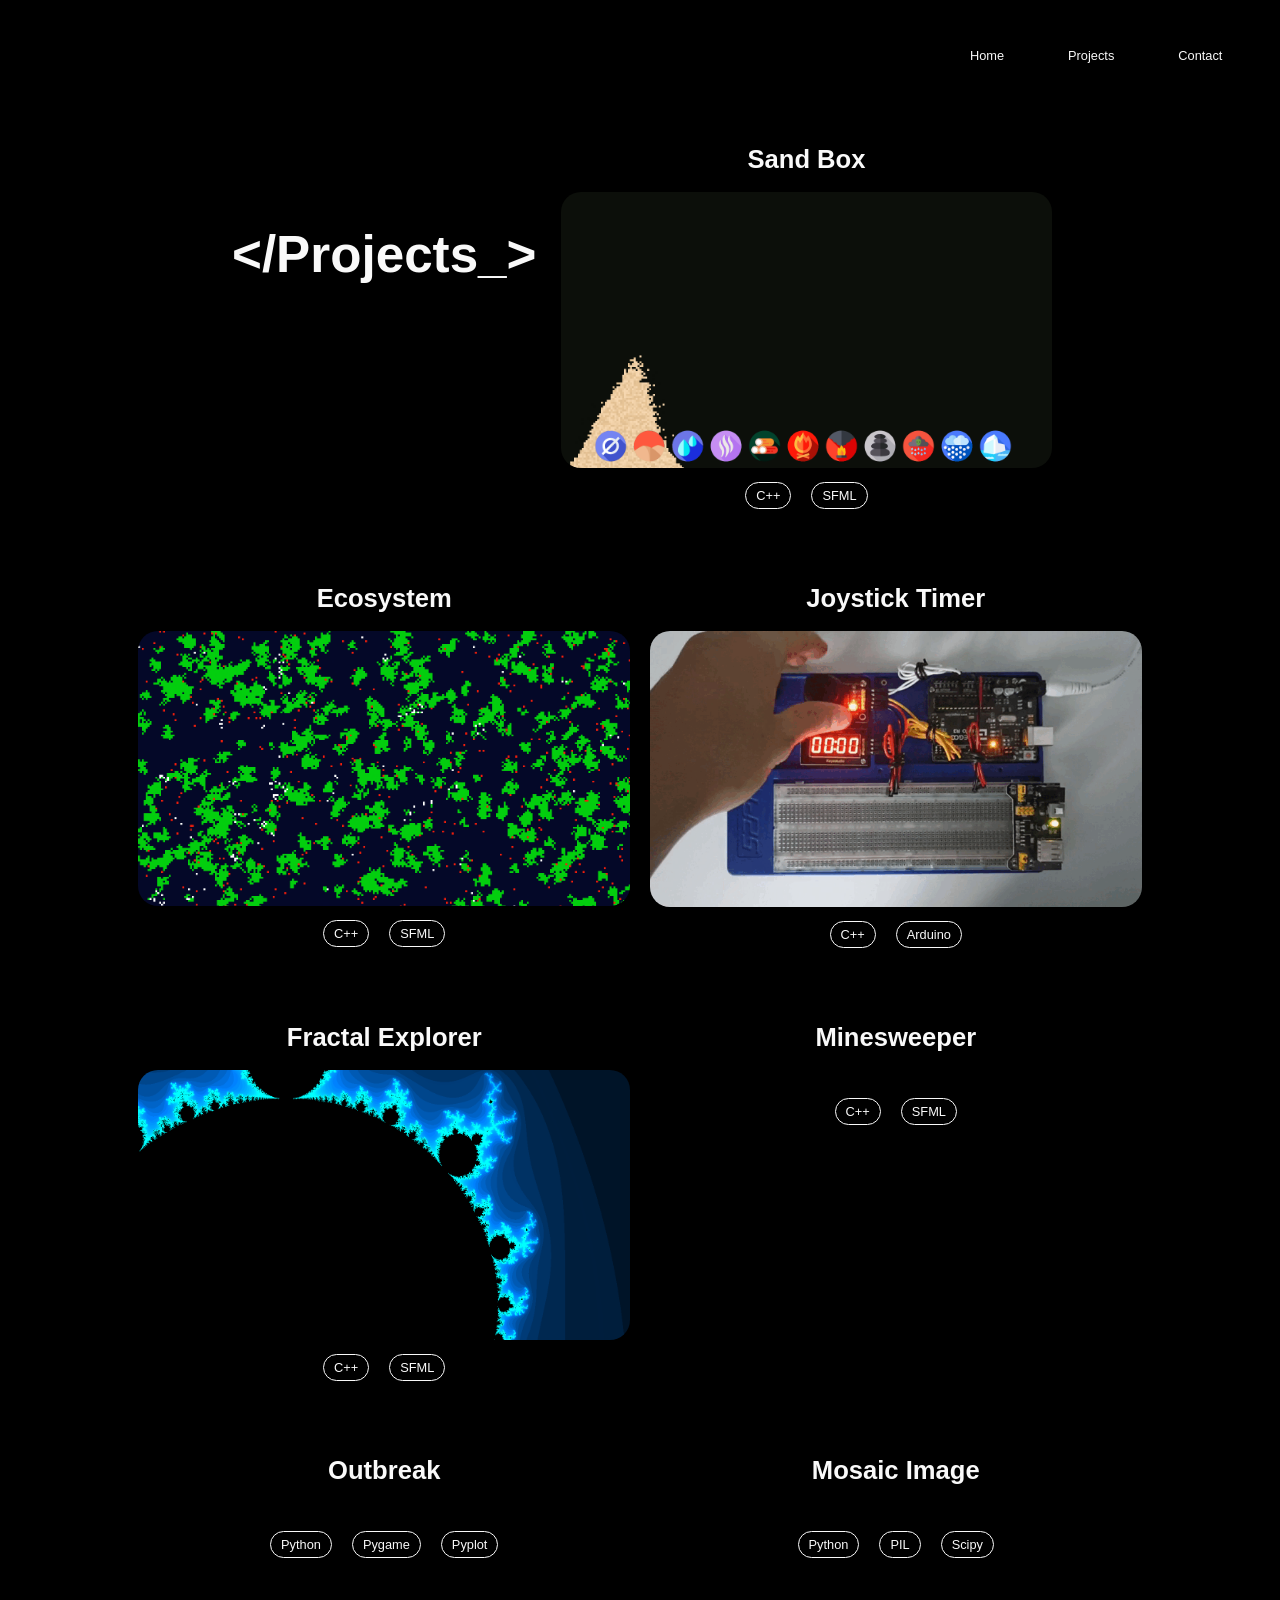
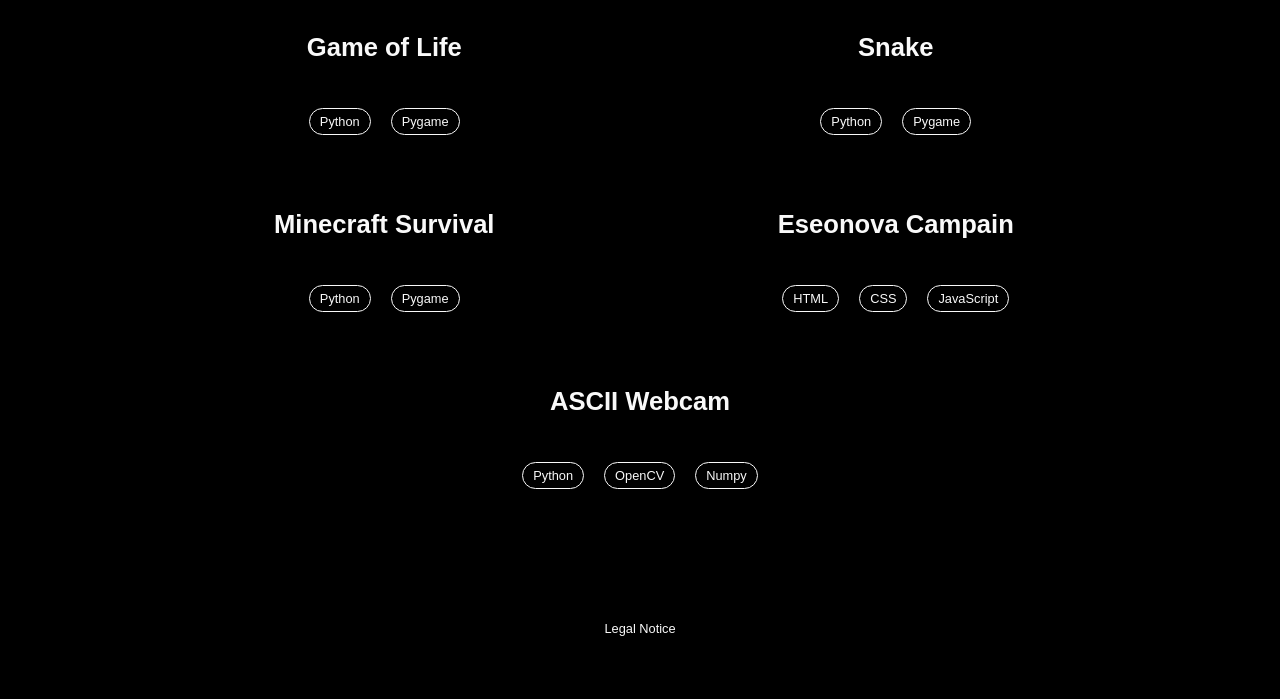
==== commit 039f7d7f: "Changes for Contact Page & Remove Skills Page" ====
--- a/projects.html
+++ b/projects.html
@@ -22,7 +22,6 @@
             <ul class="menu">
                 <li><a href="./" class="button"><span></span><span></span><span></span><span></span><p>Home</p></a></li>
                 <li><a href="projects.html" class="button"><span></span><span></span><span></span><span></span><p>Projects</p></a></li>
-                <li><a href="skills.html" class="button"><span></span><span></span><span></span><span></span><p>Skills</p></a></li>
                 <li><a href="contact.html" class="button"><span></span><span></span><span></span><span></span><p>Contact</p></a></li>
             </ul>
         </nav>
--- a/css/style.css
+++ b/css/style.css
@@ -886,6 +886,9 @@
   #contact-section .project-container, #projects-section .project-container, #skills-section .project-container, #legal-section .project-container {
     width: 100%;
   }
+  #contact-section .project-container h3, #projects-section .project-container h3, #skills-section .project-container h3, #legal-section .project-container h3 {
+    font-size: 2vh;
+  }
   #contact-section .project-container .responsive, #projects-section .project-container .responsive, #skills-section .project-container .responsive, #legal-section .project-container .responsive {
     display: block;
     font-size: 2vw;
@@ -901,7 +904,6 @@
   }
   #contact-section h2, #projects-section h2, #skills-section h2, #legal-section h2 {
     text-align: center;
-    font-size: 4vh;
     margin-top: 3vh;
     margin-bottom: 1vh;
   }
@@ -917,6 +919,32 @@
     width: 12vw;
     height: auto;
     border-radius: 0;
+  }
+}
+
+#contact-section {
+  display: flex;
+  flex-direction: column;
+  align-items: center;
+  justify-content: center;
+  flex-wrap: nowrap;
+  width: 70%;
+}
+@media all and (max-width: 1000px) {
+  #contact-section {
+    flex-direction: column;
+  }
+}
+#contact-section h3 {
+  font-size: 3vh;
+}
+@media all and (max-width: 1000px) {
+  #contact-section .pp {
+    max-height: 30vh;
+    width: auto;
+  }
+  #contact-section h3 {
+    font-size: 2vh;
   }
 }
 
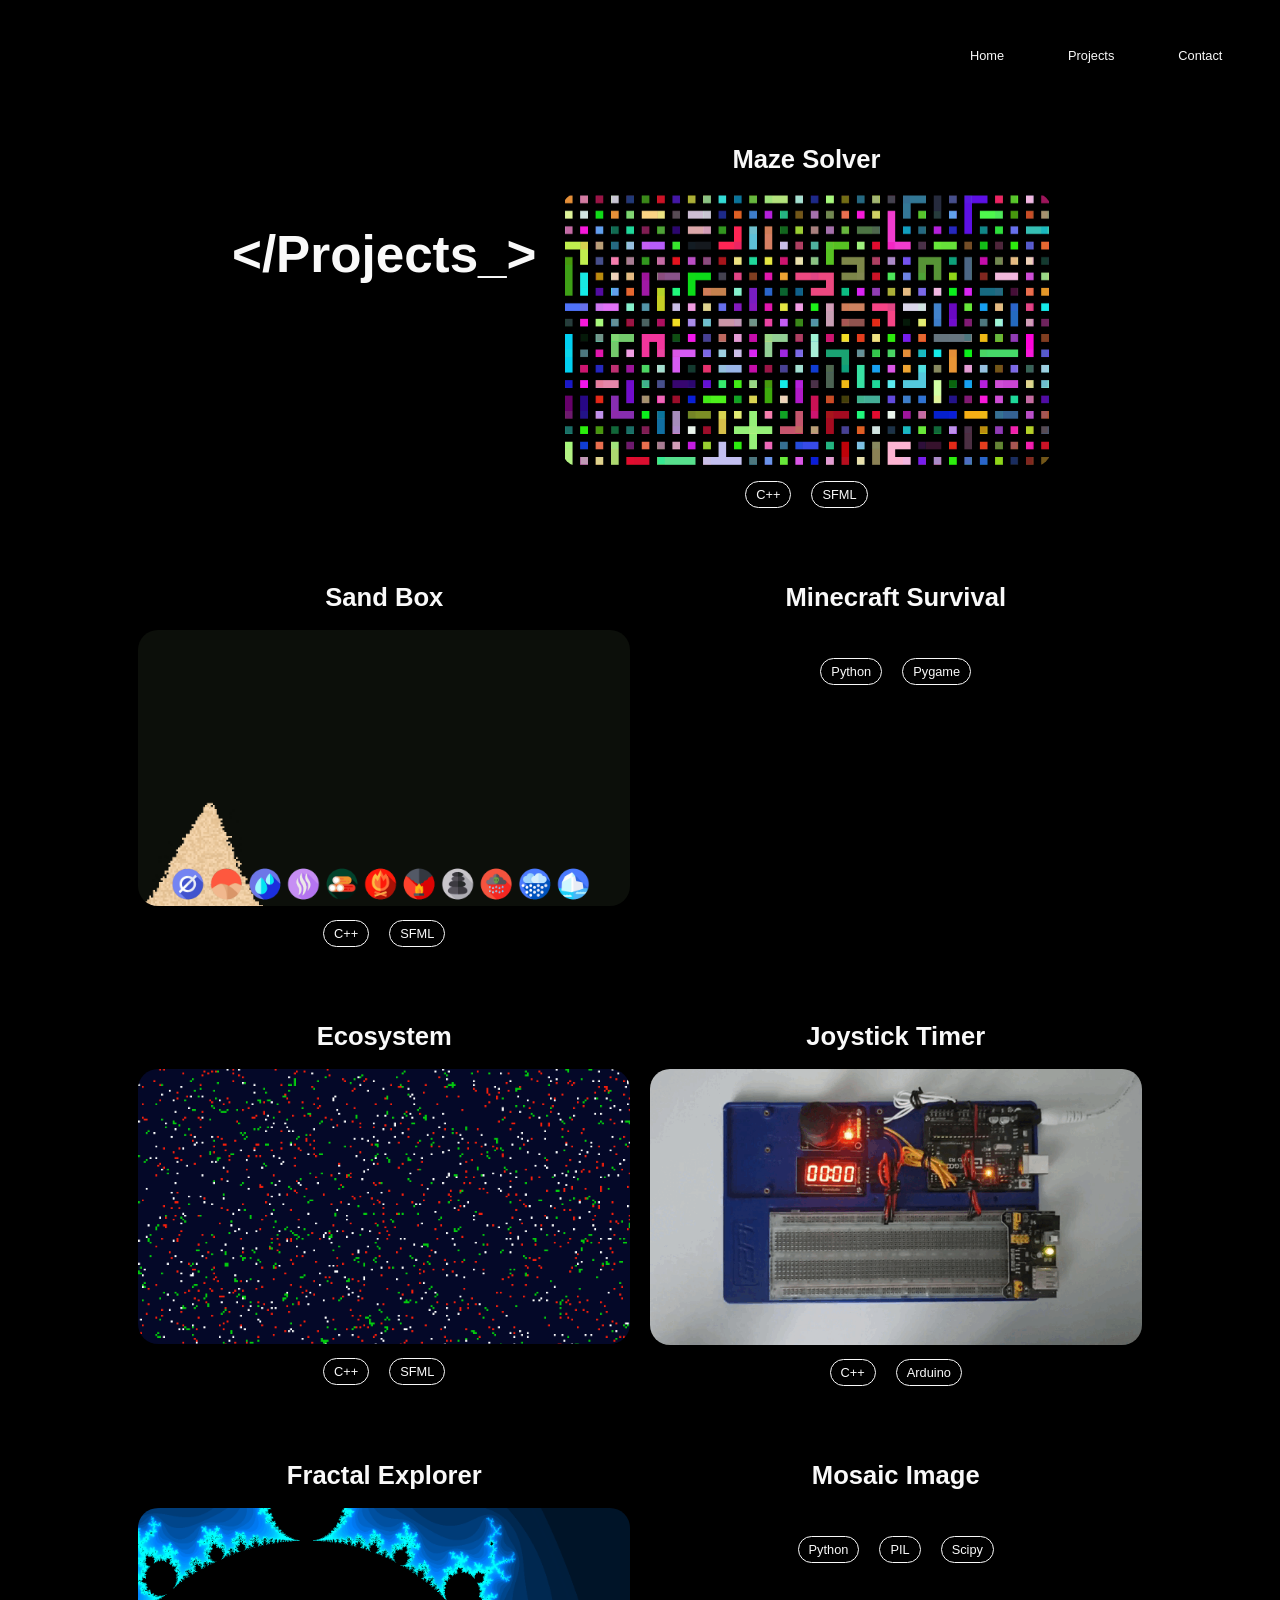
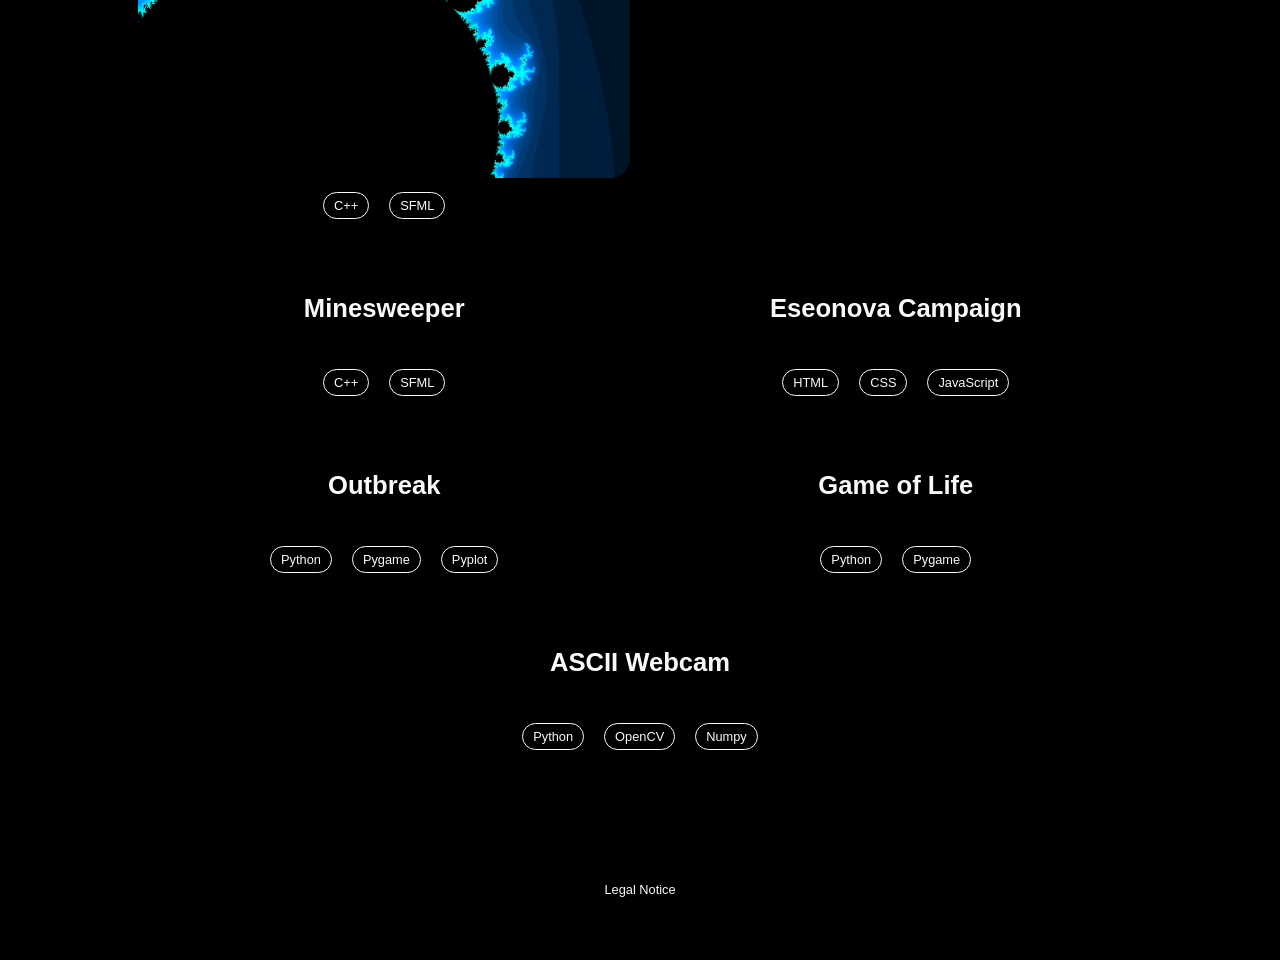
==== commit c9fecda1: "Add Maze Project" ====
--- a/projects.html
+++ b/projects.html
@@ -31,12 +31,30 @@
 
         <h2 data-text="&#60;/&#160;Projects_&#160;&#62;">&#160;&#60;/Projects_&#62;&#160;</h2>
 
+        <a class="project-container" href="https://github.com/maxencebonamy/Maze-Generator-Solver">
+            <h3>Maze Solver</h3>
+            <img class="project-gif" src="assets/gif/maze_generator_solver.gif" alt="">
+            <div class="projects-icons">
+                <p>C++</p>
+                <p>SFML</p>
+            </div>
+        </a>
+
         <a class="project-container" href="https://github.com/maxencebonamy/Sand-Box">
             <h3>Sand Box</h3>
             <img class="project-gif" src="assets/gif/sand_box.gif" alt="">
             <div class="projects-icons">
                 <p>C++</p>
                 <p>SFML</p>
+            </div>
+        </a>
+
+        <a class="project-container" href="https://github.com/maxencebonamy/Minecraft-Survival">
+            <h3>Minecraft Survival</h3>
+            <img class="project-gif" src="assets/gif/minecraft_survival.gif" alt="">
+            <div class="projects-icons">
+                <p>Python</p>
+                <p>Pygame</p>
             </div>
         </a>
 
@@ -67,12 +85,32 @@
             </div>
         </a>
 
+        <a class="project-container" href="https://github.com/maxencebonamy/Mosaic-Image">
+            <h3>Mosaic Image</h3>
+            <img class="project-gif" src="assets/gif/mosaic_image.gif" alt="">
+            <div class="projects-icons">
+                <p>Python</p>
+                <p>PIL</p>
+                <p>Scipy</p>
+            </div>
+        </a>
+
         <a class="project-container" href="https://github.com/maxencebonamy/Minesweeper">
             <h3>Minesweeper</h3>
             <img class="project-gif" src="assets/gif/minesweeper.gif" alt="">
             <div class="projects-icons">
                 <p>C++</p>
                 <p>SFML</p>
+            </div>
+        </a>
+
+        <a class="project-container" href="https://github.com/maxencebonamy/Eseonova">
+            <h3>Eseonova Campaign</h3>
+            <img class="project-gif" src="assets/gif/eseonova.gif" alt="">
+            <div class="projects-icons">
+                <p>HTML</p>
+                <p>CSS</p>
+                <p>JavaScript</p>
             </div>
         </a>
 
@@ -86,50 +124,12 @@
             </div>
         </a>
 
-        <a class="project-container" href="https://github.com/maxencebonamy/Mosaic-Image">
-            <h3>Mosaic Image</h3>
-            <img class="project-gif" src="assets/gif/mosaic_image.gif" alt="">
-            <div class="projects-icons">
-                <p>Python</p>
-                <p>PIL</p>
-                <p>Scipy</p>
-            </div>
-        </a>
-
         <a class="project-container" href="https://github.com/maxencebonamy/Game-of-Life">
             <h3>Game of Life</h3>
             <img class="project-gif" src="assets/gif/game_of_life.gif" alt="">
             <div class="projects-icons">
                 <p>Python</p>
                 <p>Pygame</p>
-            </div>
-        </a>
-
-        <a class="project-container" href="https://github.com/maxencebonamy/Snake">
-            <h3>Snake</h3>
-            <img class="project-gif" src="assets/gif/snake.gif" alt="">
-            <div class="projects-icons">
-                <p>Python</p>
-                <p>Pygame</p>
-            </div>
-        </a>
-
-        <a class="project-container" href="https://github.com/maxencebonamy/Minecraft-Survival">
-            <h3>Minecraft Survival</h3>
-            <img class="project-gif" src="assets/gif/minecraft_survival.gif" alt="">
-            <div class="projects-icons">
-                <p>Python</p>
-                <p>Pygame</p>
-            </div>
-        </a>
-
-        <a class="project-container" href="https://github.com/maxencebonamy/Eseonova">
-            <h3>Eseonova Campain</h3>
-            <img class="project-gif" src="assets/gif/eseonova.gif" alt="">
-            <div class="projects-icons">
-                <p>HTML</p>
-                <p>CSS</p>
-                <p>JavaScript</p>
             </div>
         </a>
 
